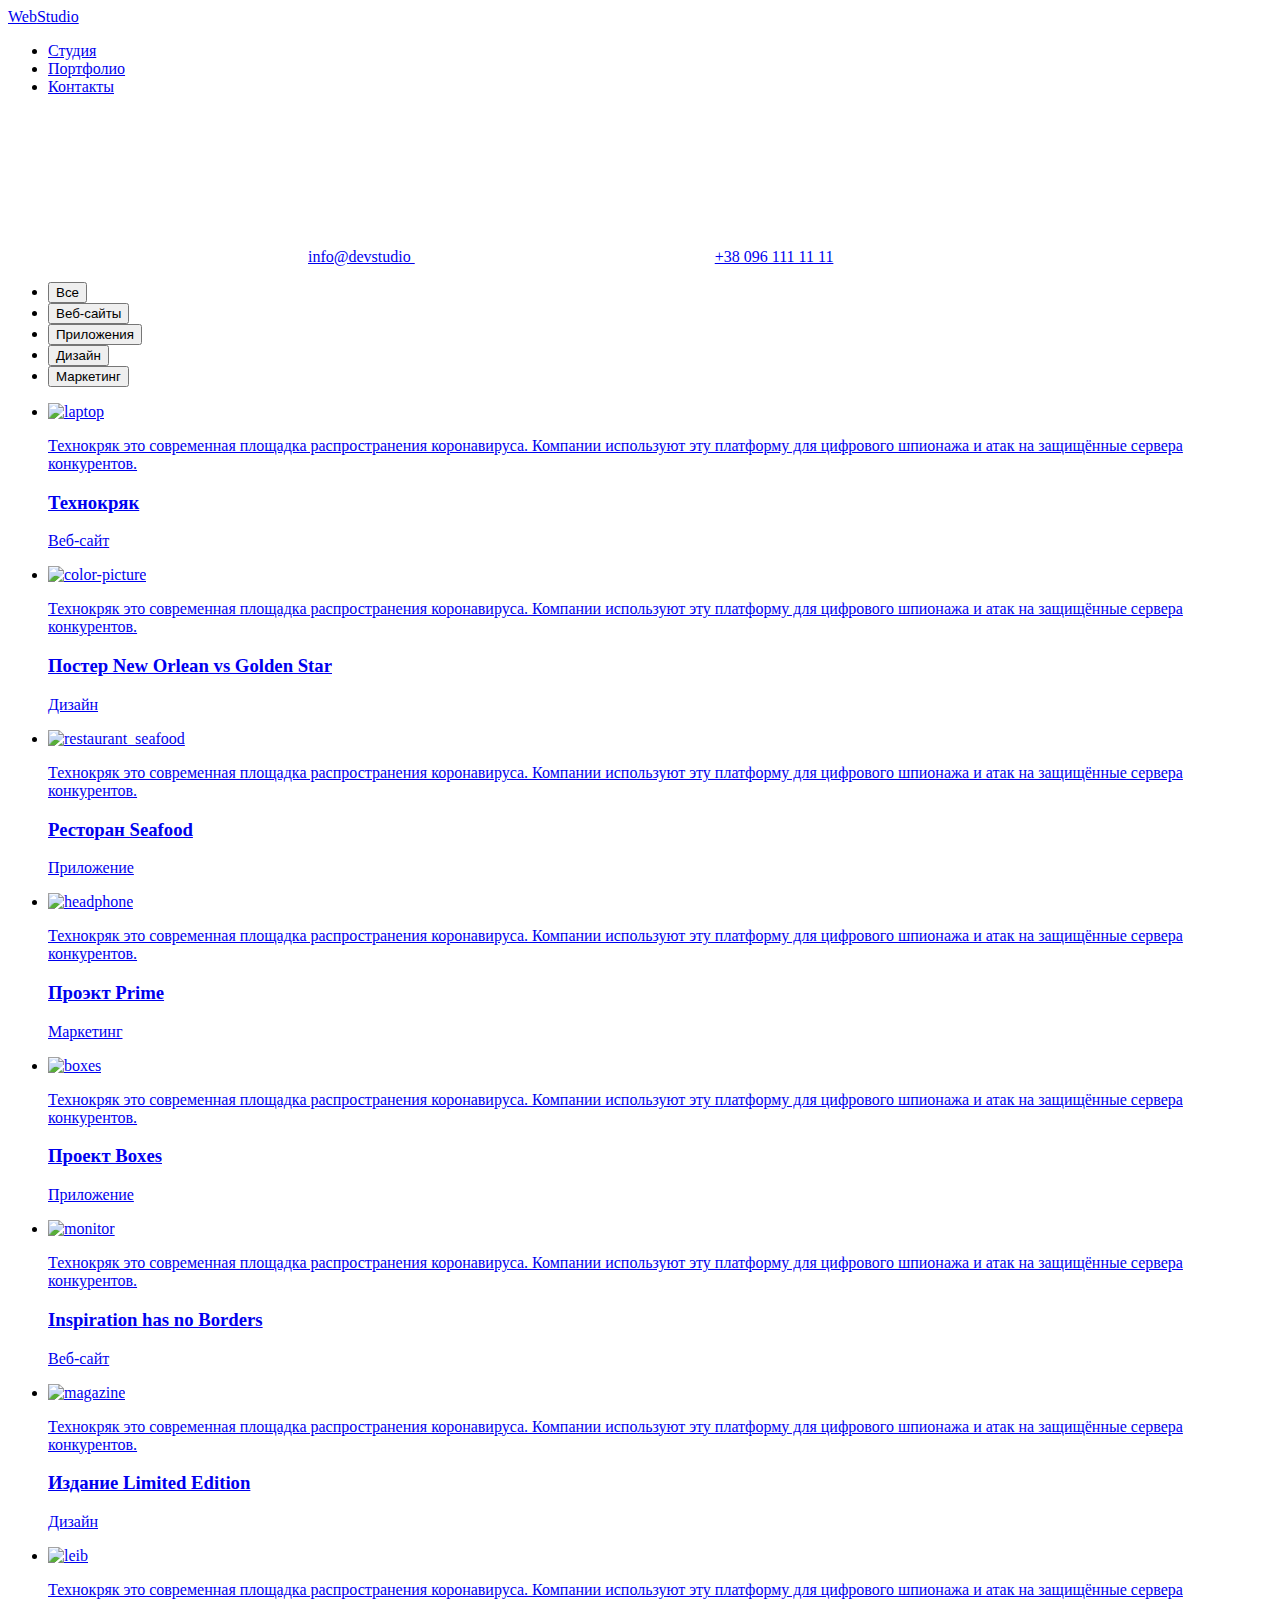
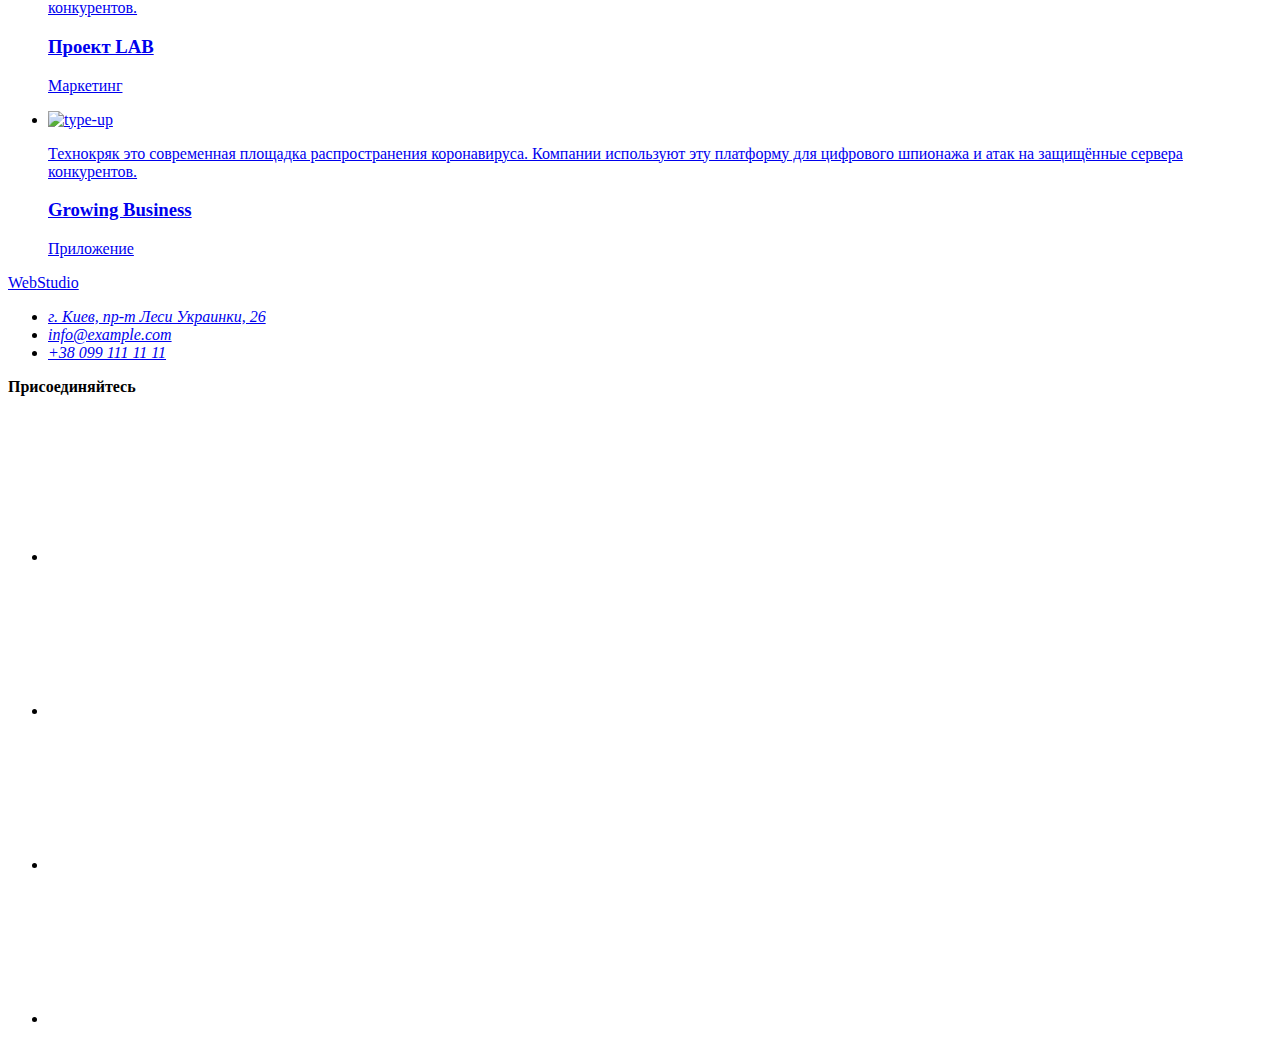
==== portfolio.html @ 7ed31b91 "Add files via upload" ====
<!DOCTYPE html>
<html lang="ru">

<head>
    <meta charset="UTF-8">
    <meta name="viewport" content="width=device-width, initial-scale=1.0">
    <title>Document</title>
    <link rel="preconnect" href="https://fonts.gstatic.com">
    <link
        href="https://fonts.googleapis.com/css2?family=Raleway:wght@700&family=Roboto:wght@400;500;700;900&display=swap"
        rel="stylesheet">
    <link rel="stylesheet" href="https://cdnjs.cloudflare.com/ajax/libs/modern-normalize/1.0.0/modern-normalize.css"
        integrity="sha512-Zx6MlUMKSVJoQ+83OwhdILe8cSEsCzfqThJd7J/VA2UrK6Ctj85p+xzqfyuNXE5B1k25uUdmJ2OzItbBy9GHAQ=="
        crossorigin="anonymous" />
    <link rel="stylesheet" href="./css/portfolio.css">
</head>

<body>
    <header class="header">
        <div class="container">
            <nav class="navigation">
                <a class="logotype" href="./index.html">
                    Web<span class="logo-img">Studio</span>
                </a>
                <ul class="navigation-list list">
                    <li class="navigation-list-item">
                        <a class="navigation-list-link link" href="./index.html">Студия</a>
                    </li>
                    <li class="navigation-list-item">
                        <a class="navigation-list-link link current" href="./portfolio.html">
                            <span class="portfolio">Портфолио</span>
                        </a>
                    </li>
                    <li class="navigation-list-item">
                        <a class="navigation-list-link link" href="#">Контакты</a>
                    </li>
                </ul>
            </nav>

            <a class="mail-link link" href="mailto:info@devstudio.com">
                <svg class="mail-list-icon">
                    <use href="./img/sprite.svg.svg#icon-envelope"></use>
                </svg>info@devstudio
            </a>
            <a class="tel-link link" href="tel:+380961111111">
                <svg class="tel-list-icon">
                    <use href="./img/sprite.svg.svg#icon-smartphone"></use>
                </svg>+38 096 111 11 11
            </a>
        </div>
    </header>

    <!--Navigation-->
    <main>
        <section class="information-container">
            <div class="container">
                <div class="btn-block">
                    <h1 hidden>Портфолио</h1>
                    <ul class="btn-list-item list">
                        <li class="btn-list">
                            <button class="btn-list-link link" type="button">Все</button>
                        </li>
                        <li class="btn-list">
                            <button class="btn-list-link link" type="button">Веб-сайты</button>
                        </li>
                        <li class="btn-list">
                            <button class="btn-list-link link" type="button">Приложения</button>
                        </li>
                        <li class="btn-list">
                            <button class="btn-list-link link" type="button">Дизайн</button>
                        </li>
                        <li class="btn-list">
                            <button class="btn-list-link link" type="button">Маркетинг</button>
                        </li>
                    </ul>
                </div>
            </div>

            <!--GALLERY-->
            <div class="container">
                <h2 hidden>Наши работы</h2>
                <ul class="gallery-board list">
                    <li class="gallery-list">
                        <a href="#" class="gallery-list-link link">
                            <div class="overlay-block">
                                <img class="foto-gallery" src="./img/portfolio/laptop.jpg" alt="laptop" width="370px">
                                <p class="overlay">Технокряк это современная площадка распространения коронавируса.
                                    Компании используют эту платформу для цифрового
                                    шпионажа и атак на защищённые сервера конкурентов.</p>
                            </div>
                            <div class="gallery-desc">
                                <h3 class="gallery-title">Технокряк</h3>
                                <p class="description">Веб-сайт</p>
                            </div>
                        </a>
                    </li>
                    <li class="gallery-list">
                        <a href="#" class="gallery-list-link link">
                            <div class="overlay-block">
                                <img class="foto-gallery" src="./img/portfolio/color-picture.jpg" alt="color-picture"
                                    width="370px">
                                <p class="overlay">Технокряк это современная площадка распространения коронавируса.
                                    Компании используют эту платформу для цифрового
                                    шпионажа и атак на защищённые сервера конкурентов.</p>
                            </div>
                            <div class="gallery-desc">
                                <h3 class="gallery-title">Постер New Orlean vs Golden Star</h3>
                                <p class="description">Дизайн</p>
                            </div>
                        </a>
                    </li>
                    <li class="gallery-list">
                        <a href="#" class="gallery-list-link link">
                            <div class="overlay-block">
                                <img class="foto-gallery" src="./img/portfolio/seafood.jpg" alt="restaurant_seafood"
                                    width="370px">
                                <p class="overlay">Технокряк это современная площадка распространения коронавируса.
                                    Компании используют эту платформу для цифрового
                                    шпионажа и атак на защищённые сервера конкурентов.</p>
                            </div>
                            <div class="gallery-desc">
                                <h3 class="gallery-title">Ресторан Seafood</h3>
                                <p class="description">Приложение</p>
                            </div>
                        </a>
                    </li>
                    <li class="gallery-list">
                        <a href="#" class="gallery-list-link link">
                            <div class="overlay-block">
                                <img class="foto-gallery" src="./img/portfolio/headphone.jpg" alt="headphone"
                                    width="370px">
                                <p class="overlay">Технокряк это современная площадка распространения коронавируса.
                                    Компании используют эту платформу для цифрового
                                    шпионажа и атак на защищённые сервера конкурентов.</p>
                            </div>
                            <div class="gallery-desc">
                                <h3 class="gallery-title">Проэкт Prime</h3>
                                <p class="description">Маркетинг</p>
                            </div>
                        </a>
                    </li>
                    <li class="gallery-list">
                        <a href="#" class="gallery-list-link link">
                            <div class="overlay-block">
                                <img class="foto-gallery" src="./img/portfolio/boxes.jpg" alt="boxes" width="370px">
                                <p class="overlay">Технокряк это современная площадка распространения коронавируса.
                                    Компании используют эту платформу для цифрового
                                    шпионажа и атак на защищённые сервера конкурентов.</p>
                            </div>
                            <div class="gallery-desc">
                                <h3 class="gallery-title">Проект Boxes</h3>
                                <p class="description">Приложение</p>
                            </div>
                        </a>
                    </li>
                    <li class="gallery-list">
                        <a href="#" class="gallery-list-link link">
                            <div class="overlay-block">
                                <img class="foto-gallery" src="./img/portfolio/monitor.jpg" alt="monitor" width="370px">
                                <p class="overlay">Технокряк это современная площадка распространения коронавируса.
                                    Компании используют эту платформу для цифрового
                                    шпионажа и атак на защищённые сервера конкурентов.</p>
                            </div>
                            <div class="gallery-desc">
                                <h3 class="gallery-title">Inspiration has no Borders</h3>
                                <p class="description">Веб-сайт</p>
                            </div>
                        </a>
                    </li>
                    <li class="gallery-list">
                        <a href="#" class="gallery-list-link link">
                            <div class="overlay-block">
                                <img class="foto-gallery" src="./img/portfolio/magazine.jpg" alt="magazine"
                                    width="370px">
                                <p class="overlay">Технокряк это современная площадка распространения коронавируса.
                                    Компании используют эту платформу для цифрового
                                    шпионажа и атак на защищённые сервера конкурентов.</p>
                            </div>
                            <div class="gallery-desc">
                                <h3 class="gallery-title">Издание Limited Edition</h3>
                                <p class="description">Дизайн</p>
                            </div>
                        </a>
                    </li>
                    <li class="gallery-list">
                        <a href="#" class="gallery-list-link link">
                            <div class="overlay-block">
                                <img class="foto-gallery" src="./img/portfolio/leib.jpg" alt="leib" width="370px">
                                <p class="overlay">Технокряк это современная площадка распространения коронавируса.
                                    Компании используют эту платформу для цифрового
                                    шпионажа и атак на защищённые сервера конкурентов.</p>
                            </div>
                            <div class="gallery-desc">
                                <h3 class="gallery-title">Проект LAB</h3>
                                <p class="description">Маркетинг</p>
                            </div>
                        </a>
                    </li>
                    <li class="gallery-list">
                        <a href="#" class="gallery-list-link link">
                            <div class="overlay-block">
                                <img class="foto-gallery" src="./img/portfolio/type-up.jpg" alt="type-up" width="370px">
                                <p class="overlay">Технокряк это современная площадка распространения коронавируса.
                                    Компании используют эту платформу для цифрового
                                    шпионажа и атак на защищённые сервера конкурентов.</p>
                            </div>
                            <div class="gallery-desc link">
                                <h3 class="gallery-title">Growing Business</h3>
                                <p class="description">Приложение</p>
                            </div>
                        </a>
                    </li>
                </ul>
            </div>

        </section>
    </main>

    <footer class="footer">
        <div class="container">
            <div class="footer-container">
                <div class="logo-footer-item">
                    <div class="logo-bottom">
                        <a class="logo link" href="./index.html">
                            Web<span class="logo-style-footer">Studio</span>
                        </a>
                    </div>

                    <address class="address">
                        <ul class="contacts-container-bottom list">
                            <li class="contacts-block">
                                <a class="contacts-list-link link" href="https://goo.gl/maps/PsjufFxybUBxxn2h6"
                                    target="_blank">г. Киев,
                                    пр-т
                                    Леси Украинки,
                                    26</a>
                            </li>
                            <li class="contacts-block">
                                <a class="contacts-list-link  contacts_list link"
                                    href="mailto:info@example.com">info@example.com</a>
                            </li>
                            <li class="contacts-block">
                                <a class="contacts-list-link contacts_list link" href="tel:+380991111111">+38 099 111 11
                                    11</a>
                            </li>
                        </ul>
                    </address>
                </div>

                <div class="footer-social-block">
                    <b class="footer-social-title">Присоединяйтесь</b>
                    <ul class="list footer-social-list">
                        <li class="footer-social-list-item">
                            <a href="#" class="footer-social-list-link">
                                <svg class="footer-social-list-icon">
                                    <use href="./img/sprite.svg.svg#icon-instagram"></use>
                                </svg>
                            </a>
                        </li>
                        <li class="footer-social-list-item">
                            <a href="#" class="footer-social-list-link">
                                <svg class="footer-social-list-icon">
                                    <use href="./img/sprite.svg.svg#icon-twitter"></use>
                                </svg>
                            </a>
                        </li>
                        <li class="footer-social-list-item">
                            <a href="#" class="footer-social-list-link">
                                <svg class="footer-social-list-icon">
                                    <use href="./img/sprite.svg.svg#icon-facebook"></use>
                                </svg>
                            </a>
                        </li>
                        <li class="footer-social-list-item">
                            <a href="#" class="footer-social-list-link">
                                <svg class="footer-social-list-icon">
                                    <use href="./img/sprite.svg.svg#icon-linkedin"></use>
                                </svg>
                            </a>
                        </li>
                    </ul>
                </div>
            </div>

        </div>
    </footer>

</body>

</html>
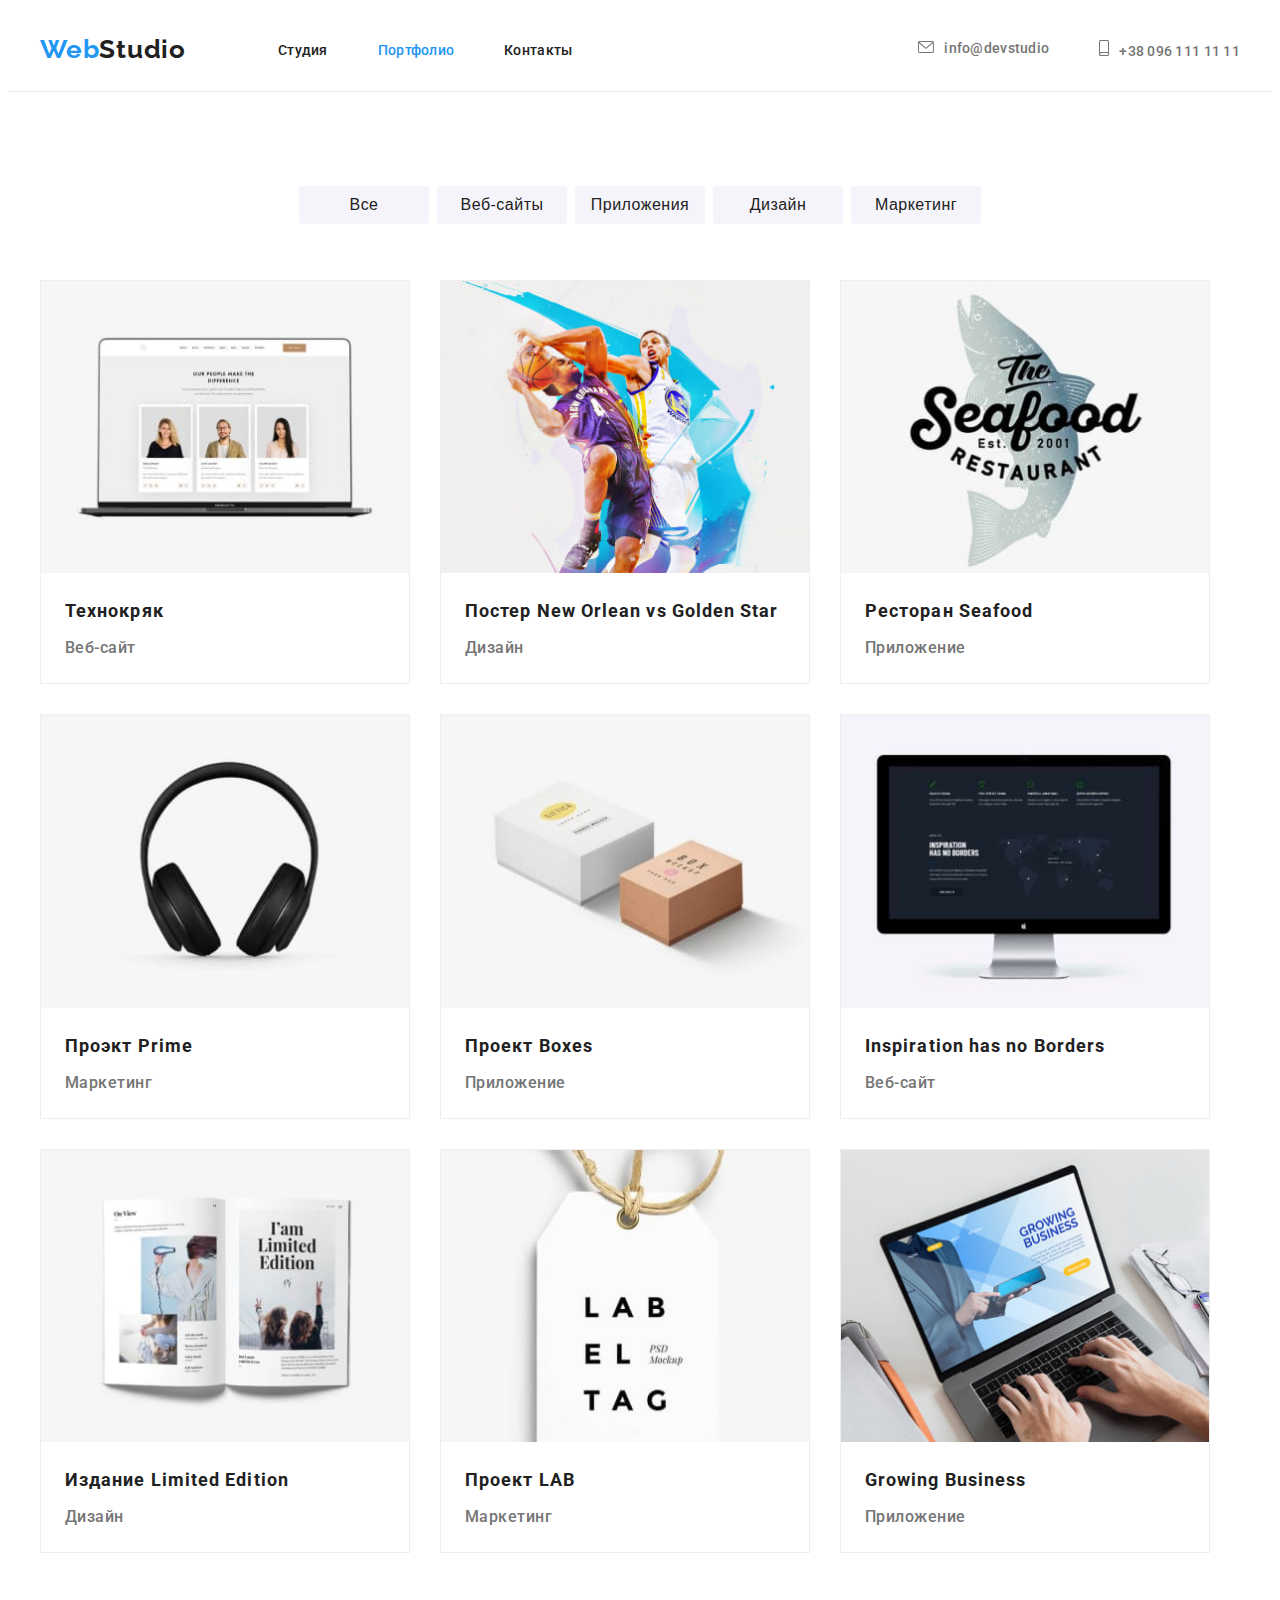
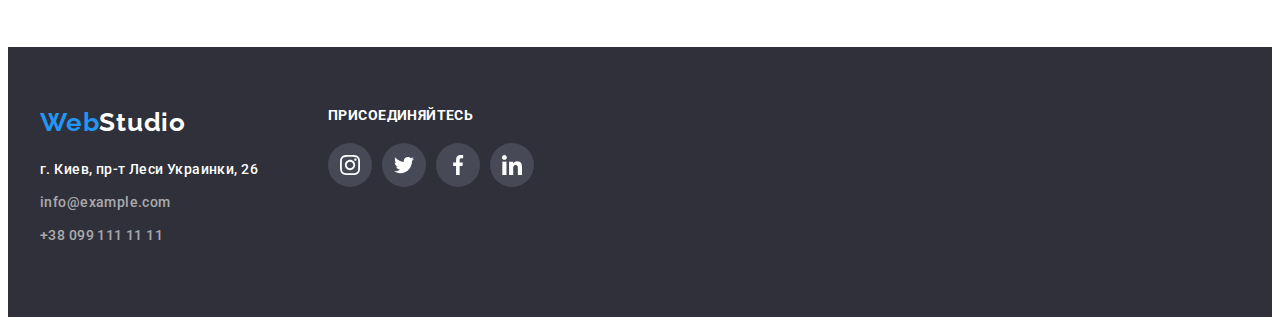
==== commit b228f5f3: "deleted word color" ====
--- a/portfolio.html
+++ b/portfolio.html
@@ -86,7 +86,8 @@
                                 <img class="foto-gallery" src="./img/portfolio/laptop.jpg" alt="laptop" width="370px">
                                 <p class="overlay">Технокряк это современная площадка распространения коронавируса.
                                     Компании используют эту платформу для цифрового
-                                    шпионажа и атак на защищённые сервера конкурентов.</p>
+                                    шпионажа и атак на защищённые сервера конкурентов.
+                                </p>
                             </div>
                             <div class="gallery-desc">
                                 <h3 class="gallery-title">Технокряк</h3>
@@ -101,7 +102,8 @@
                                     width="370px">
                                 <p class="overlay">Технокряк это современная площадка распространения коронавируса.
                                     Компании используют эту платформу для цифрового
-                                    шпионажа и атак на защищённые сервера конкурентов.</p>
+                                    шпионажа и атак на защищённые сервера конкурентов.
+                                </p>
                             </div>
                             <div class="gallery-desc">
                                 <h3 class="gallery-title">Постер New Orlean vs Golden Star</h3>
@@ -116,7 +118,8 @@
                                     width="370px">
                                 <p class="overlay">Технокряк это современная площадка распространения коронавируса.
                                     Компании используют эту платформу для цифрового
-                                    шпионажа и атак на защищённые сервера конкурентов.</p>
+                                    шпионажа и атак на защищённые сервера конкурентов.
+                                </p>
                             </div>
                             <div class="gallery-desc">
                                 <h3 class="gallery-title">Ресторан Seafood</h3>
@@ -131,7 +134,8 @@
                                     width="370px">
                                 <p class="overlay">Технокряк это современная площадка распространения коронавируса.
                                     Компании используют эту платформу для цифрового
-                                    шпионажа и атак на защищённые сервера конкурентов.</p>
+                                    шпионажа и атак на защищённые сервера конкурентов.
+                                </p>
                             </div>
                             <div class="gallery-desc">
                                 <h3 class="gallery-title">Проэкт Prime</h3>
@@ -145,7 +149,8 @@
                                 <img class="foto-gallery" src="./img/portfolio/boxes.jpg" alt="boxes" width="370px">
                                 <p class="overlay">Технокряк это современная площадка распространения коронавируса.
                                     Компании используют эту платформу для цифрового
-                                    шпионажа и атак на защищённые сервера конкурентов.</p>
+                                    шпионажа и атак на защищённые сервера конкурентов.
+                                </p>
                             </div>
                             <div class="gallery-desc">
                                 <h3 class="gallery-title">Проект Boxes</h3>
@@ -159,7 +164,8 @@
                                 <img class="foto-gallery" src="./img/portfolio/monitor.jpg" alt="monitor" width="370px">
                                 <p class="overlay">Технокряк это современная площадка распространения коронавируса.
                                     Компании используют эту платформу для цифрового
-                                    шпионажа и атак на защищённые сервера конкурентов.</p>
+                                    шпионажа и атак на защищённые сервера конкурентов.
+                                </p>
                             </div>
                             <div class="gallery-desc">
                                 <h3 class="gallery-title">Inspiration has no Borders</h3>
@@ -174,7 +180,8 @@
                                     width="370px">
                                 <p class="overlay">Технокряк это современная площадка распространения коронавируса.
                                     Компании используют эту платформу для цифрового
-                                    шпионажа и атак на защищённые сервера конкурентов.</p>
+                                    шпионажа и атак на защищённые сервера конкурентов.
+                                </p>
                             </div>
                             <div class="gallery-desc">
                                 <h3 class="gallery-title">Издание Limited Edition</h3>
@@ -188,7 +195,8 @@
                                 <img class="foto-gallery" src="./img/portfolio/leib.jpg" alt="leib" width="370px">
                                 <p class="overlay">Технокряк это современная площадка распространения коронавируса.
                                     Компании используют эту платформу для цифрового
-                                    шпионажа и атак на защищённые сервера конкурентов.</p>
+                                    шпионажа и атак на защищённые сервера конкурентов.
+                                </p>
                             </div>
                             <div class="gallery-desc">
                                 <h3 class="gallery-title">Проект LAB</h3>
@@ -202,7 +210,8 @@
                                 <img class="foto-gallery" src="./img/portfolio/type-up.jpg" alt="type-up" width="370px">
                                 <p class="overlay">Технокряк это современная площадка распространения коронавируса.
                                     Компании используют эту платформу для цифрового
-                                    шпионажа и атак на защищённые сервера конкурентов.</p>
+                                    шпионажа и атак на защищённые сервера конкурентов.
+                                </p>
                             </div>
                             <div class="gallery-desc link">
                                 <h3 class="gallery-title">Growing Business</h3>
--- a/css/portfolio.css
+++ b/css/portfolio.css
@@ -0,0 +1,407 @@
+:root {
+  --main-color: #ffffff;
+  --dark-topic: #2f303a;
+  --logo-span: #2196f3;
+  --btn: #2196f3;
+  --top-battom: #2f303a;
+  --nav-btn: #ffffff;
+  --logo-nav-header: #212121;
+  --mail-tel: #757575;
+  --btn-word: #212121;
+  --back-btn: #f5f4fa;
+  --text: #757575;
+  --address-hover-focus: #2196f3;
+  --color-item-page: #2196f3;
+  --line: #2196f3;
+}
+body {
+  font-family: "Roboto", sans-serif;
+  background-size: contain;
+}
+h1,
+h2,
+h3,
+p {
+  margin: 0;
+}
+ul {
+  margin: 0;
+  padding: 0;
+}
+img {
+  display: block;
+  max-width: 100%;
+  height: auto;
+}
+.list {
+  list-style: none;
+}
+.link {
+  text-decoration: none;
+}
+.address {
+  font-style: normal;
+}
+.current::after {
+  position: absolute;
+  right: 40%;
+  bottom: 0;
+  content: "";
+  width: 78px;
+  height: 4px;
+  background-color: var(--line);
+  border-radius: 2px;
+
+  opacity: 0;
+  transition: opacity 250ms cubic-bezier(0.4, 0, 0.2, 1);
+}
+.current:hover::after,
+.current:focus::after {
+  opacity: 1;
+}
+/* ====== HEADER ====== */
+.header {
+  background: var(--main-color);
+}
+.container {
+  width: 1200px;
+  margin-left: auto;
+  margin-right: auto;
+  padding-left: 15px;
+  padding-right: 15px;
+}
+.logotype {
+  font-family: Raleway;
+  font-weight: 700;
+  font-size: 26px;
+  line-height: 1.174;
+  letter-spacing: 0.03em;
+  color: var(--logo-span);
+  text-decoration: none;
+  padding-top: 24px;
+  padding-bottom: 25px;
+  width: 145px;
+  margin-right: 93px;
+}
+.logo-img {
+  color: var(--logo-nav-header);
+}
+.header {
+  border-bottom: 1px solid #ececec;
+}
+.header .container {
+  display: flex;
+}
+.navigation {
+  display: flex;
+  align-items: center;
+  cursor: pointer;
+}
+.navigation-list {
+  display: flex;
+  align-items: center;
+  padding-top: 32px;
+  padding-bottom: 32px;
+
+  position: relative;
+}
+.navigation-list-item:not(:last-child) {
+  margin-right: 50px;
+}
+.navigation-list-link {
+  font-weight: 500;
+  font-size: 14px;
+  line-height: 1.143;
+  letter-spacing: 0.02em;
+  color: var(--logo-nav-header);
+
+  transition: color 250ms cubic-bezier(0.4, 0, 0.2, 1);
+}
+.navigation-list-link:hover,
+.navigation-list-link:focus {
+  color: var(--btn);
+}
+.portfolio {
+  color: var(--color-item-page);
+}
+.mail-list-icon {
+  width: 16px;
+  height: 12px;
+  fill: #757575;
+  margin-right: 10px;
+}
+.mail-link {
+  display: block;
+  font-weight: 500;
+  font-size: 14px;
+  line-height: 1.143;
+  letter-spacing: 0.02em;
+  margin-left: auto;
+  margin-right: 50px;
+  padding-top: 32px;
+  padding-bottom: 32px;
+  color: var(--mail-tel);
+
+  transition: color 250ms cubic-bezier(0.4, 0, 0.2, 1);
+}
+.mail-link:hover,
+.mail-link:focus {
+  color: var(--btn);
+}
+.mail-link:hover .mail-list-icon,
+.mail-link:focus .mail-list-icon {
+  fill: var(--address-hover-focus);
+}
+.tel-list-icon {
+  width: 10px;
+  height: 16px;
+  fill: #757575;
+  margin-right: 10px;
+}
+.tel-link {
+  display: block;
+  font-weight: 500;
+  font-size: 14px;
+  line-height: 1.143;
+  letter-spacing: 0.02em;
+  padding-top: 32px;
+  padding-bottom: 32px;
+  color: var(--mail-tel);
+
+  transition: color 250ms cubic-bezier(0.4, 0, 0.2, 1);
+}
+.tel-link:hover,
+.tel-link:focus {
+  color: var(--btn);
+}
+.tel-link:hover .tel-list-icon,
+.tel-link:focus .tel-list-icon {
+  fill: var(--address-hover-focus);
+}
+/* ====== END HEADER ====== */
+
+/* ====== NAVIGATION ====== */
+.container {
+  width: 1200px;
+  margin-left: auto;
+  margin-right: auto;
+  padding-left: 15px;
+  padding-right: 15px;
+}
+.information-container {
+  padding-top: 94px;
+  padding-bottom: 94px;
+}
+.btn-block {
+  margin-bottom: 56px;
+}
+.btn-list:not(:last-child) {
+  margin-right: 8px;
+}
+.btn-list-item {
+  display: flex;
+  flex-wrap: wrap;
+  justify-content: center;
+}
+.btn-list-link:hover,
+.btn-list-link:focus {
+  background: var(--btn);
+  color: #ffffff;
+}
+.btn-list-link {
+  font-weight: 500;
+  font-size: 16px;
+  line-height: 1.625;
+  text-align: center;
+  letter-spacing: 0.03em;
+  color: var(--btn-word);
+  min-width: 130px;
+  height: 38px;
+  background: var(--back-btn);
+  border-radius: 4px;
+  cursor: pointer;
+  border: none;
+
+  transition: color 250ms cubic-bezier(0.4, 0, 0.2, 1),
+    background 250ms cubic-bezier(0.4, 0, 0.2, 1);
+}
+.btn-list-link:hover,
+.btn-list-link:focus {
+  box-shadow: 0px 3px 1px rgba(0, 0, 0, 0.1), 0px 1px 2px rgba(0, 0, 0, 0.08),
+    0px 2px 2px rgba(0, 0, 0, 0.12);
+}
+/* ====== END NAVIGATION ====== */
+
+/* ====== GALLERY ====== */
+.container {
+  width: 1200px;
+  margin-left: auto;
+  margin-right: auto;
+  padding-left: 15px;
+  padding-right: 15px;
+}
+.gallery-board {
+  display: flex;
+  flex-wrap: wrap;
+  margin: -15px;
+}
+.gallery-list {
+  width: 370px;
+  background: var(--main-color);
+  border: 1px solid #eeeeee;
+  box-sizing: border-box;
+  margin: 15px;
+  cursor: pointer;
+}
+.gallery-list:hover,
+.gallery-list:focus {
+  box-shadow: 0px 1px 1px rgba(0, 0, 0, 0.12), 0px 4px 4px rgba(0, 0, 0, 0.06),
+    1px 4px 6px rgba(0, 0, 0, 0.16);
+}
+.overlay-block {
+  position: relative;
+  overflow: hidden;
+}
+.foto-gallery {
+  width: 370px;
+}
+.overlay {
+  position: absolute;
+  left: 0;
+  top: 0;
+  width: 100%;
+  height: 100%;
+  font-weight: 500;
+  font-size: 18px;
+  line-height: 1.556;
+  letter-spacing: 0.03em;
+  background-color: rgba(33, 150, 243, 0.9);
+  color: #ffffff;
+  padding: 64px 24px;
+
+  transform: translateY(100%);
+
+  transition: transform 250ms cubic-bezier(0.4, 0, 0.2, 1);
+}
+.gallery-list-link:hover.overlay,
+.gallery-list-link:focus.overlay {
+  transform: translateY(0);
+}
+.gallery-desc {
+  padding: 20px 24px;
+}
+.gallery-title {
+  font-weight: 700;
+  font-size: 18px;
+  line-height: 2;
+  letter-spacing: 0.06em;
+  color: #212121;
+}
+.description {
+  font-weight: 500;
+  font-size: 16px;
+  line-height: 1.875;
+  letter-spacing: 0.03em;
+  color: var(--text);
+  margin-top: 4px;
+}
+/* ====== END GALLERY ======= */
+
+/* ====== FOOTER ====== */
+.container {
+  width: 1200px;
+  margin-left: auto;
+  margin-right: auto;
+  padding-left: 15px;
+  padding-right: 15px;
+}
+.footer {
+  padding-top: 60px;
+  padding-bottom: 60px;
+  background: var(--dark-topic);
+}
+.footer-container {
+  display: flex;
+}
+.logo-footer-item {
+  display: block;
+}
+.logo-style-footer {
+  color: var(--main-color);
+}
+.logo {
+  font-family: Raleway;
+  font-weight: 700;
+  font-size: 26px;
+  line-height: 1.174;
+  letter-spacing: 0.03em;
+  color: var(--logo-span);
+  text-decoration: none;
+  width: 145px;
+}
+.logo-bottom {
+  margin-bottom: 20px;
+}
+.address {
+  font-style: normal;
+  font-weight: 500;
+  font-size: 14px;
+  line-height: 1.714;
+  letter-spacing: 0.03em;
+}
+.contacts-block:not(last-child) {
+  margin-bottom: 9px;
+}
+.contacts-list-link {
+  color: var(--main-color);
+
+  transition: color 250ms cubic-bezier(0.4, 0, 0.2, 1);
+}
+.contacts_list {
+  color: rgba(255, 255, 255, 0.6);
+}
+.contacts-list-link:hover,
+.contacts-list-link:focus {
+  color: var(--btn);
+}
+.footer-social-block {
+  display: block;
+  margin-left: 70px;
+}
+.footer-social-title {
+  display: block;
+  font-weight: 700;
+  font-size: 14px;
+  line-height: 1.143;
+  letter-spacing: 0.03em;
+  text-transform: uppercase;
+  color: #ffffff;
+  margin-bottom: 20px;
+}
+.footer-social-list {
+  display: flex;
+}
+.footer-social-list-link {
+  width: 44px;
+  height: 44px;
+  display: flex;
+  background-color: #484957;
+  justify-content: center;
+  align-items: center;
+  border-radius: 50%;
+
+  transition: background 250ms cubic-bezier(0.4, 0, 0.2, 1);
+}
+.footer-social-list-icon {
+  width: 20px;
+  height: 20px;
+  fill: #ffffff;
+}
+.footer-social-list-item:not(:last-child) {
+  margin-right: 10px;
+}
+.footer-social-list-link:hover,
+.footer-social-list-link:focus {
+  background-color: #2196f3;
+}
+/* ====== END FOOTER ====== */
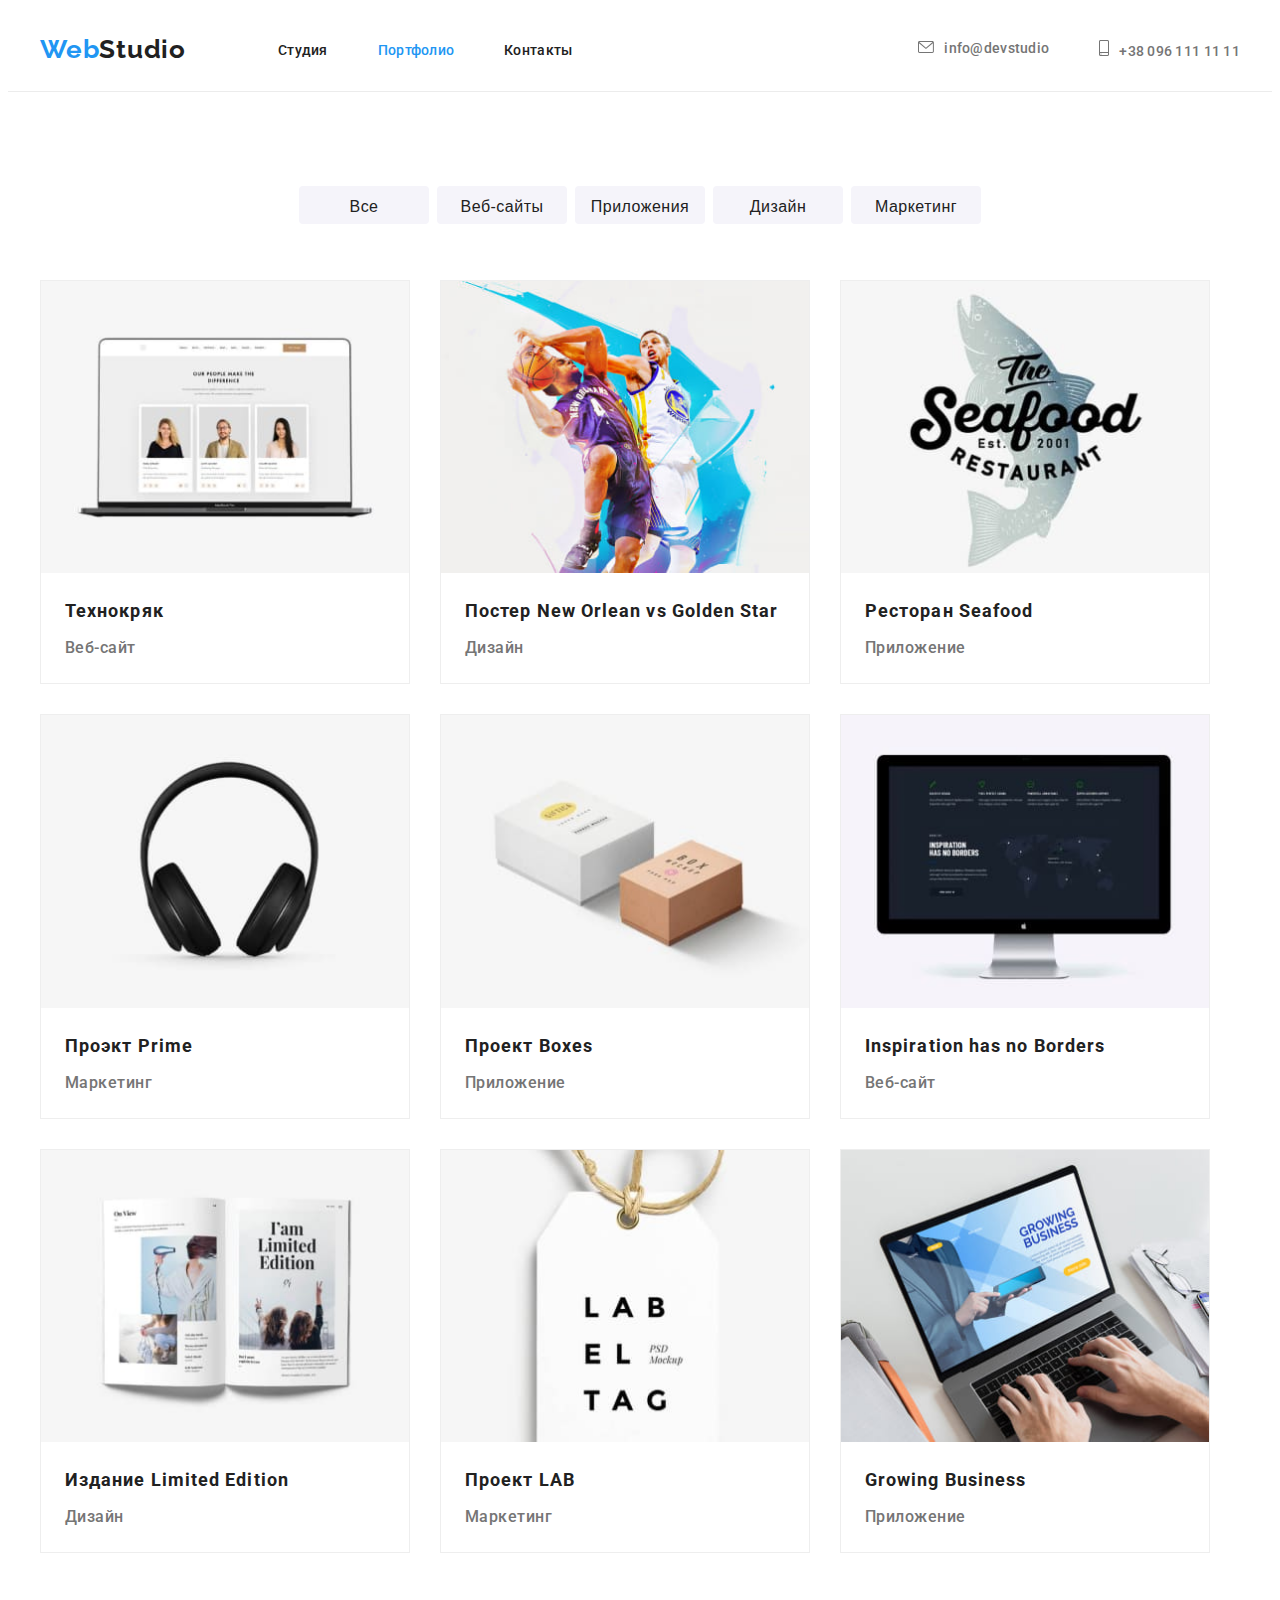
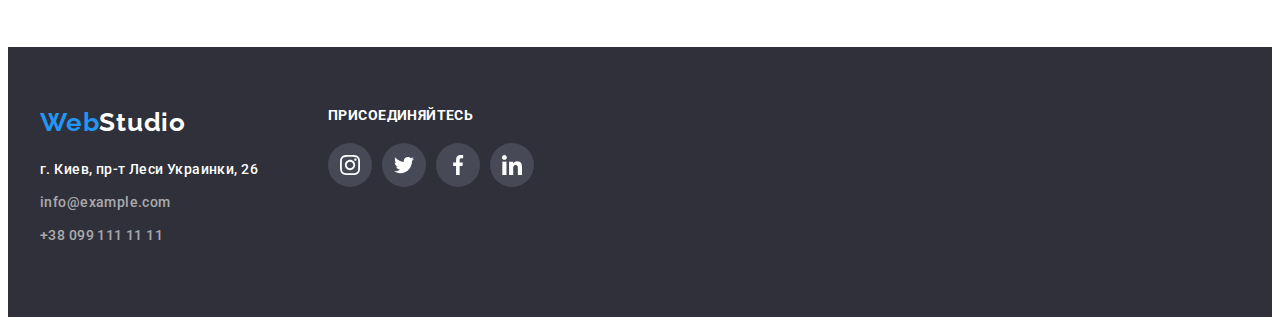
==== commit e26ab9cb: "added transition" ====
--- a/portfolio.html
+++ b/portfolio.html
@@ -74,10 +74,8 @@
                         </li>
                     </ul>
                 </div>
-            </div>
-
-            <!--GALLERY-->
-            <div class="container">
+            
+                <!--GALLERY-->
                 <h2 hidden>Наши работы</h2>
                 <ul class="gallery-board list">
                     <li class="gallery-list">
@@ -85,9 +83,8 @@
                             <div class="overlay-block">
                                 <img class="foto-gallery" src="./img/portfolio/laptop.jpg" alt="laptop" width="370px">
                                 <p class="overlay">Технокряк это современная площадка распространения коронавируса.
-                                    Компании используют эту платформу для цифрового
-                                    шпионажа и атак на защищённые сервера конкурентов.
-                                </p>
+                                Компании используют эту платформу для цифрового
+                                шпионажа и атак на защищённые сервера конкурентов.</p>
                             </div>
                             <div class="gallery-desc">
                                 <h3 class="gallery-title">Технокряк</h3>
@@ -98,12 +95,10 @@
                     <li class="gallery-list">
                         <a href="#" class="gallery-list-link link">
                             <div class="overlay-block">
-                                <img class="foto-gallery" src="./img/portfolio/color-picture.jpg" alt="color-picture"
-                                    width="370px">
-                                <p class="overlay">Технокряк это современная площадка распространения коронавируса.
-                                    Компании используют эту платформу для цифрового
-                                    шпионажа и атак на защищённые сервера конкурентов.
-                                </p>
+                                <img class="foto-gallery" src="./img/portfolio/color-picture.jpg" alt="color-picture" width="370px">
+                                <p class="overlay">Технокряк это современная площадка распространения коронавируса.
+                                Компании используют эту платформу для цифрового
+                                шпионажа и атак на защищённые сервера конкурентов.</p>
                             </div>
                             <div class="gallery-desc">
                                 <h3 class="gallery-title">Постер New Orlean vs Golden Star</h3>
@@ -114,12 +109,10 @@
                     <li class="gallery-list">
                         <a href="#" class="gallery-list-link link">
                             <div class="overlay-block">
-                                <img class="foto-gallery" src="./img/portfolio/seafood.jpg" alt="restaurant_seafood"
-                                    width="370px">
-                                <p class="overlay">Технокряк это современная площадка распространения коронавируса.
-                                    Компании используют эту платформу для цифрового
-                                    шпионажа и атак на защищённые сервера конкурентов.
-                                </p>
+                                <img class="foto-gallery" src="./img/portfolio/seafood.jpg" alt="restaurant_seafood" width="370px">
+                                <p class="overlay">Технокряк это современная площадка распространения коронавируса.
+                                Компании используют эту платформу для цифрового
+                                шпионажа и атак на защищённые сервера конкурентов.</p>
                             </div>
                             <div class="gallery-desc">
                                 <h3 class="gallery-title">Ресторан Seafood</h3>
@@ -130,12 +123,10 @@
                     <li class="gallery-list">
                         <a href="#" class="gallery-list-link link">
                             <div class="overlay-block">
-                                <img class="foto-gallery" src="./img/portfolio/headphone.jpg" alt="headphone"
-                                    width="370px">
-                                <p class="overlay">Технокряк это современная площадка распространения коронавируса.
-                                    Компании используют эту платформу для цифрового
-                                    шпионажа и атак на защищённые сервера конкурентов.
-                                </p>
+                                <img class="foto-gallery" src="./img/portfolio/headphone.jpg" alt="headphone" width="370px">
+                                <p class="overlay">Технокряк это современная площадка распространения коронавируса.
+                                Компании используют эту платформу для цифрового
+                                шпионажа и атак на защищённые сервера конкурентов.</p>
                             </div>
                             <div class="gallery-desc">
                                 <h3 class="gallery-title">Проэкт Prime</h3>
@@ -148,9 +139,8 @@
                             <div class="overlay-block">
                                 <img class="foto-gallery" src="./img/portfolio/boxes.jpg" alt="boxes" width="370px">
                                 <p class="overlay">Технокряк это современная площадка распространения коронавируса.
-                                    Компании используют эту платформу для цифрового
-                                    шпионажа и атак на защищённые сервера конкурентов.
-                                </p>
+                                Компании используют эту платформу для цифрового
+                                шпионажа и атак на защищённые сервера конкурентов.</p>
                             </div>
                             <div class="gallery-desc">
                                 <h3 class="gallery-title">Проект Boxes</h3>
@@ -163,9 +153,8 @@
                             <div class="overlay-block">
                                 <img class="foto-gallery" src="./img/portfolio/monitor.jpg" alt="monitor" width="370px">
                                 <p class="overlay">Технокряк это современная площадка распространения коронавируса.
-                                    Компании используют эту платформу для цифрового
-                                    шпионажа и атак на защищённые сервера конкурентов.
-                                </p>
+                                Компании используют эту платформу для цифрового
+                                шпионажа и атак на защищённые сервера конкурентов.</p>
                             </div>
                             <div class="gallery-desc">
                                 <h3 class="gallery-title">Inspiration has no Borders</h3>
@@ -176,12 +165,10 @@
                     <li class="gallery-list">
                         <a href="#" class="gallery-list-link link">
                             <div class="overlay-block">
-                                <img class="foto-gallery" src="./img/portfolio/magazine.jpg" alt="magazine"
-                                    width="370px">
-                                <p class="overlay">Технокряк это современная площадка распространения коронавируса.
-                                    Компании используют эту платформу для цифрового
-                                    шпионажа и атак на защищённые сервера конкурентов.
-                                </p>
+                                <img class="foto-gallery" src="./img/portfolio/magazine.jpg" alt="magazine" width="370px">
+                                <p class="overlay">Технокряк это современная площадка распространения коронавируса.
+                                Компании используют эту платформу для цифрового
+                                шпионажа и атак на защищённые сервера конкурентов.</p>
                             </div>
                             <div class="gallery-desc">
                                 <h3 class="gallery-title">Издание Limited Edition</h3>
@@ -194,9 +181,8 @@
                             <div class="overlay-block">
                                 <img class="foto-gallery" src="./img/portfolio/leib.jpg" alt="leib" width="370px">
                                 <p class="overlay">Технокряк это современная площадка распространения коронавируса.
-                                    Компании используют эту платформу для цифрового
-                                    шпионажа и атак на защищённые сервера конкурентов.
-                                </p>
+                                Компании используют эту платформу для цифрового
+                                шпионажа и атак на защищённые сервера конкурентов.</p>
                             </div>
                             <div class="gallery-desc">
                                 <h3 class="gallery-title">Проект LAB</h3>
@@ -209,9 +195,8 @@
                             <div class="overlay-block">
                                 <img class="foto-gallery" src="./img/portfolio/type-up.jpg" alt="type-up" width="370px">
                                 <p class="overlay">Технокряк это современная площадка распространения коронавируса.
-                                    Компании используют эту платформу для цифрового
-                                    шпионажа и атак на защищённые сервера конкурентов.
-                                </p>
+                                Компании используют эту платформу для цифрового
+                                шпионажа и атак на защищённые сервера конкурентов.</p>
                             </div>
                             <div class="gallery-desc link">
                                 <h3 class="gallery-title">Growing Business</h3>
--- a/css/portfolio.css
+++ b/css/portfolio.css
@@ -109,6 +109,7 @@
   margin-right: 50px;
 }
 .navigation-list-link {
+  display: block;
   font-weight: 500;
   font-size: 14px;
   line-height: 1.143;
@@ -215,7 +216,8 @@
   text-align: center;
   letter-spacing: 0.03em;
   color: var(--btn-word);
-  min-width: 130px;
+  padding: 8px;
+  width: 130px;
   height: 38px;
   background: var(--back-btn);
   border-radius: 4px;
@@ -223,7 +225,9 @@
   border: none;
 
   transition: color 250ms cubic-bezier(0.4, 0, 0.2, 1),
-    background 250ms cubic-bezier(0.4, 0, 0.2, 1);
+    background 250ms cubic-bezier(0.4, 0, 0.2, 1),
+    box-shadow 0px 3px 1px rgba(0, 0, 0, 0.1), 0px 1px 2px rgba(0, 0, 0, 0.08),
+    0px 2px 2px rgba(0, 0, 0, 0.12) 250ms cubic-bezier(0.4, 0, 0.2, 1);
 }
 .btn-list-link:hover,
 .btn-list-link:focus {
@@ -279,12 +283,17 @@
   color: #ffffff;
   padding: 64px 24px;
 
-  transform: translateY(100%);
+  transform: translateY(101%);
 
   transition: transform 250ms cubic-bezier(0.4, 0, 0.2, 1);
 }
-.gallery-list-link:hover.overlay,
-.gallery-list-link:focus.overlay {
+.gallery-list-link {
+  transition: box-shadow 0px 1px 1px rgba(0, 0, 0, 0.12),
+    0px 4px 4px rgba(0, 0, 0, 0.06),
+    1px 4px 6px rgba(0, 0, 0, 0.16) 250ms cubic-bezier(0.4, 0, 0.2, 1);
+}
+.gallery-list-link:hover .overlay,
+.gallery-list-link:focus .overlay {
   transform: translateY(0);
 }
 .gallery-desc {
@@ -397,6 +406,10 @@
   height: 20px;
   fill: #ffffff;
 }
+.footer-social-list-link:hover .footer-social-list-icon,
+.footer-social-list-link:focus .footer-social-list-icon {
+  fill: #ffffff;
+}
 .footer-social-list-item:not(:last-child) {
   margin-right: 10px;
 }
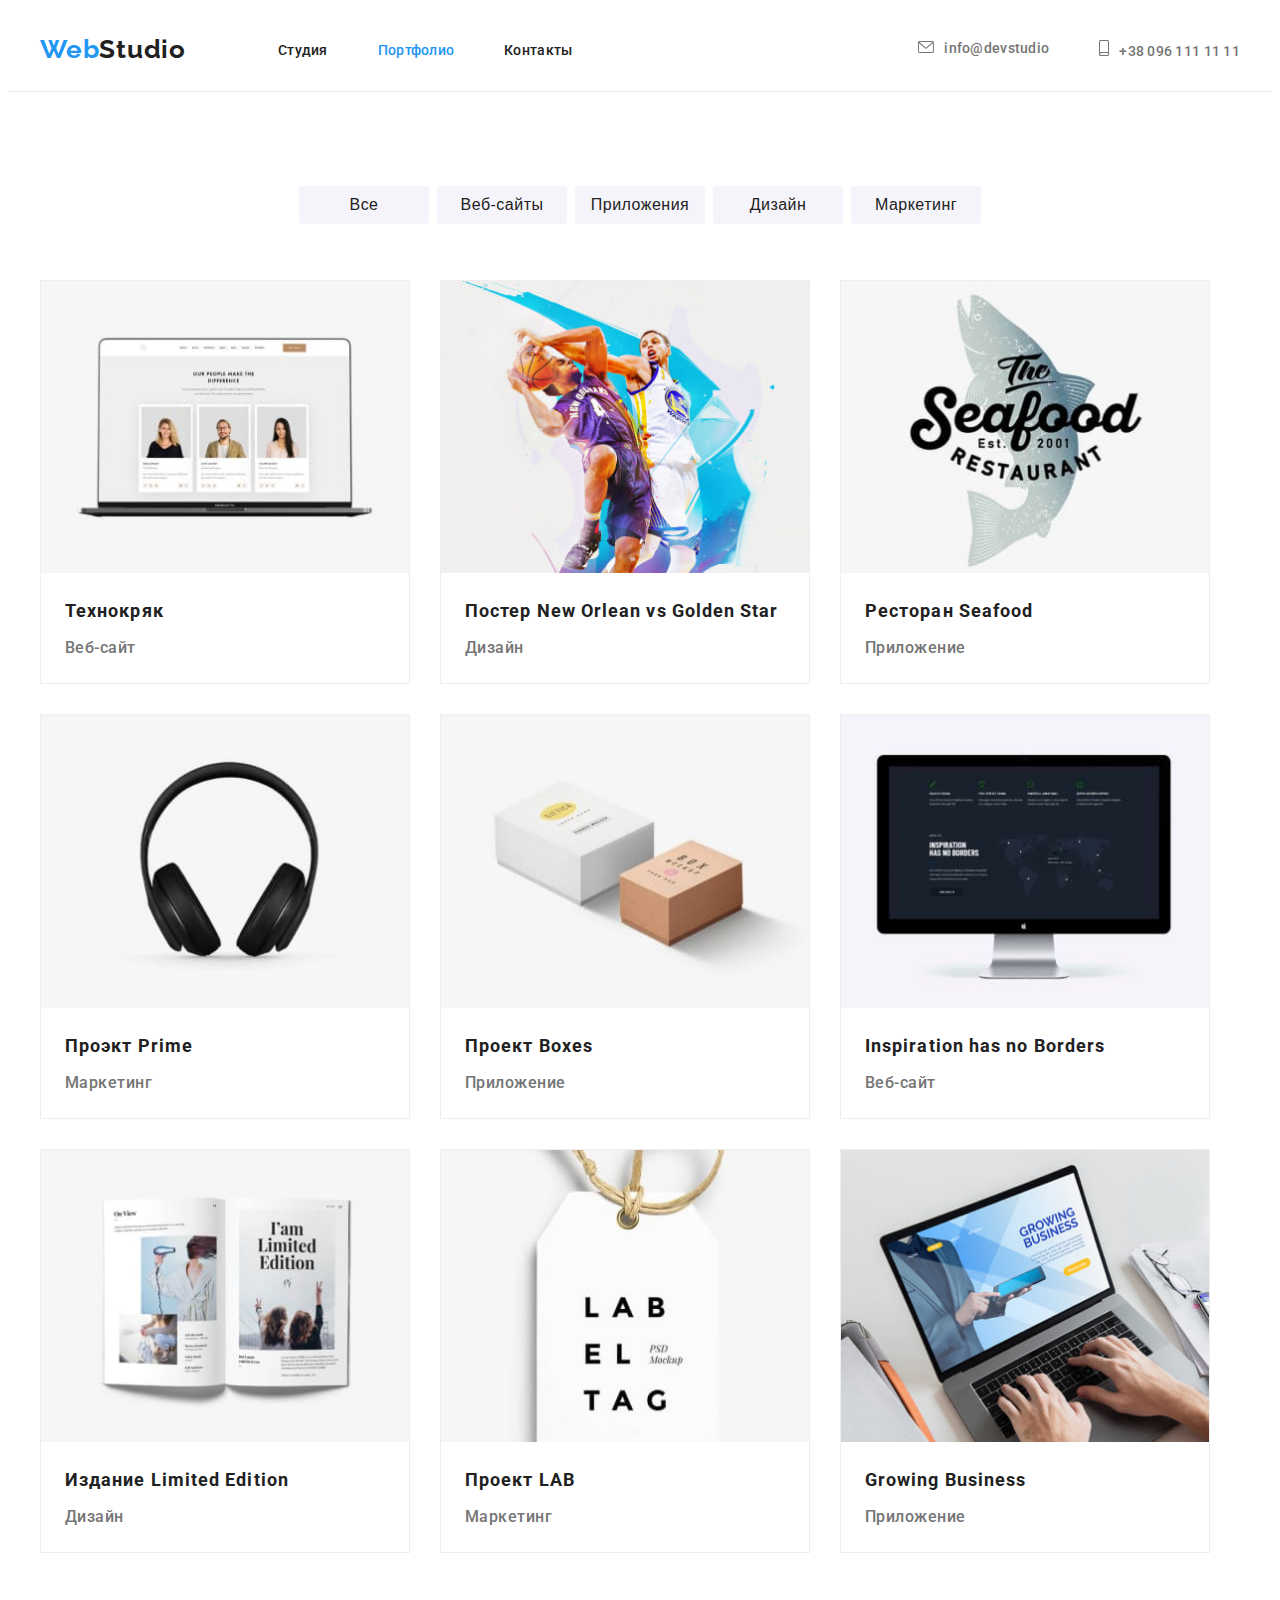
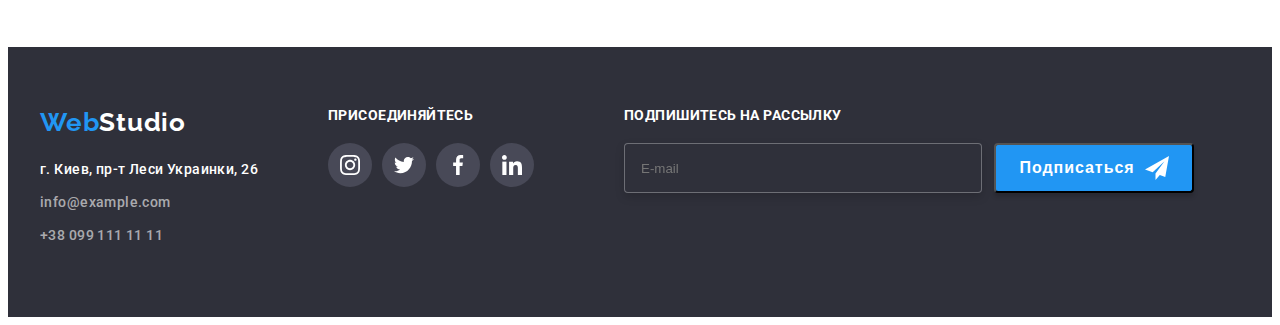
==== commit 3f3e4e22: "added form for footer" ====
--- a/portfolio.html
+++ b/portfolio.html
@@ -274,6 +274,18 @@
                         </li>
                     </ul>
                 </div>
+
+                <form class="modal-form-sub">
+                    <b class="sub-title">Подпишитесь на рассылку</b>
+                    <span class="sub-item"> 
+                        <input type="email" name="user-email" class="modal-form-input-sub" placeholder="E-mail">
+                        <button type="submit" class="modal-form-sub-btn">Подписаться
+                            <svg class="modal-form-sub-btn-icon">
+                                <use href="./img/sprite.svg.svg#icon-icon-send"></use>
+                            </svg>
+                        </button>
+                    </span> 
+                </form>
             </div>
 
         </div>
--- a/css/portfolio.css
+++ b/css/portfolio.css
@@ -204,19 +204,16 @@
   flex-wrap: wrap;
   justify-content: center;
 }
-.btn-list-link:hover,
-.btn-list-link:focus {
-  background: var(--btn);
-  color: #ffffff;
-}
 .btn-list-link {
+  display: block;
   font-weight: 500;
   font-size: 16px;
   line-height: 1.625;
   text-align: center;
   letter-spacing: 0.03em;
   color: var(--btn-word);
-  padding: 8px;
+  padding-top: 6px;
+  padding-bottom: 6px;
   width: 130px;
   height: 38px;
   background: var(--back-btn);
@@ -231,6 +228,8 @@
 }
 .btn-list-link:hover,
 .btn-list-link:focus {
+  background: var(--btn);
+  color: #ffffff;
   box-shadow: 0px 3px 1px rgba(0, 0, 0, 0.1), 0px 1px 2px rgba(0, 0, 0, 0.08),
     0px 2px 2px rgba(0, 0, 0, 0.12);
 }
@@ -362,6 +361,7 @@
   margin-bottom: 9px;
 }
 .contacts-list-link {
+  display: block;
   color: var(--main-color);
 
   transition: color 250ms cubic-bezier(0.4, 0, 0.2, 1);
@@ -391,6 +391,7 @@
   display: flex;
 }
 .footer-social-list-link {
+  display: block;
   width: 44px;
   height: 44px;
   display: flex;
@@ -417,4 +418,63 @@
 .footer-social-list-link:focus {
   background-color: #2196f3;
 }
+.modal-form-sub {
+  display: block;
+  margin-left: 90px;
+}
+.sub-title {
+  display: block;
+  font-weight: 700;
+  font-size: 14px;
+  line-height: 1.143;
+  letter-spacing: 0.03em;
+  text-transform: uppercase;
+  color: #ffffff;
+  margin-bottom: 20px;
+}
+.sub-item {
+  display: flex;
+}
+.modal-form-input-sub {
+  display: flex;
+  width: 358px;
+  height: 50px;
+  border: 1px solid rgba(255, 255, 255, 0.3);
+  box-sizing: border-box;
+  filter: drop-shadow(0px 4px 4px rgba(0, 0, 0, 0.15));
+  border-radius: 4px;
+  color: #ffffff;
+  background-color: var(--dark-topic);
+  padding: 15px 16px;
+  margin-right: 12px;
+}
+.modal-form-input-sub:focus {
+  outline: none;
+}
+.modal-form-sub-btn {
+  display: flex;
+  width: 200px;
+  height: 50px;
+  justify-content: center;
+  align-items: center;
+  text-align: center;
+  font-weight: bold;
+  font-size: 16px;
+  line-height: 1.875;
+  letter-spacing: 0.06em;
+  box-shadow: 0px 4px 4px rgba(0, 0, 0, 0.15);
+  border-radius: 4px;
+  background-color: var(--btn);
+  color: #ffffff;
+  cursor: pointer;
+}
+.modal-form-sub-btn:hover,
+.modal-form-sub-btn:focus {
+  outline: none;
+}
+.modal-form-sub-btn-icon {
+  width: 24px;
+  height: 24px;
+  margin-left: 10px;
+}
 /* ====== END FOOTER ====== */
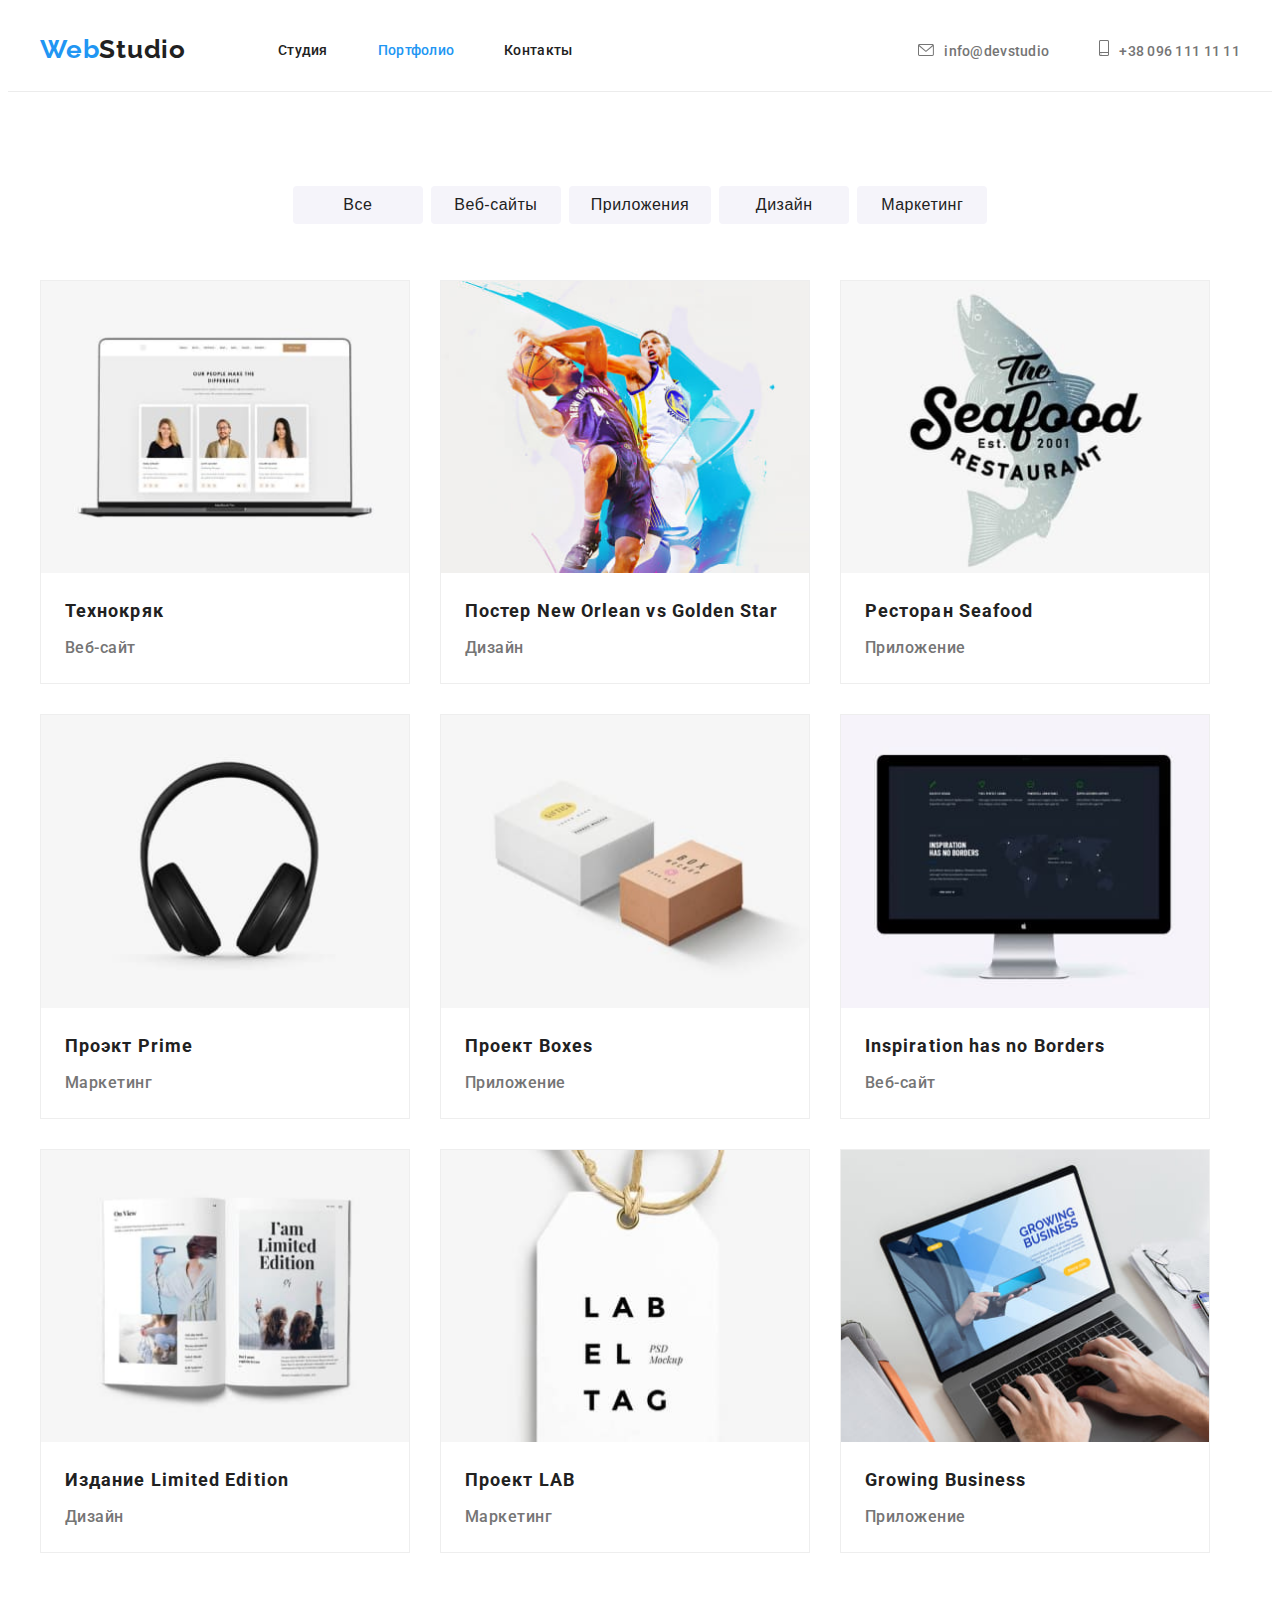
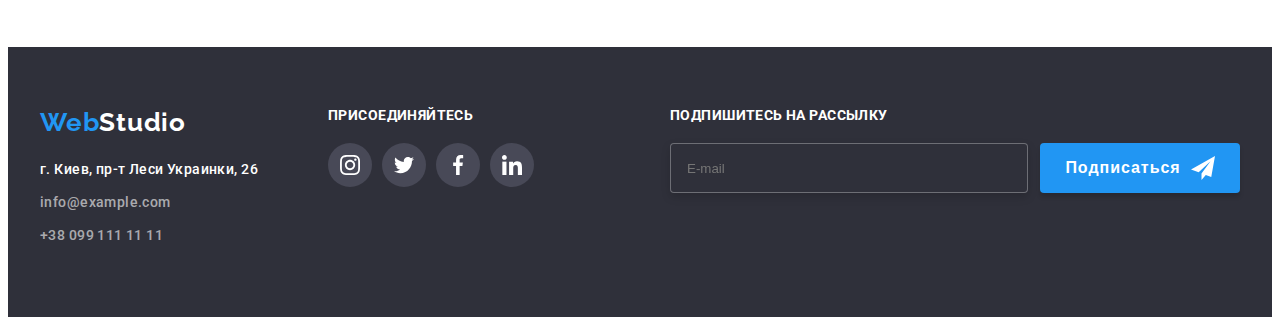
==== commit 56f0d68f: "changed" ====
--- a/portfolio.html
+++ b/portfolio.html
@@ -37,16 +37,18 @@
                 </ul>
             </nav>
 
-            <a class="mail-link link" href="mailto:info@devstudio.com">
-                <svg class="mail-list-icon">
-                    <use href="./img/sprite.svg.svg#icon-envelope"></use>
-                </svg>info@devstudio
-            </a>
-            <a class="tel-link link" href="tel:+380961111111">
-                <svg class="tel-list-icon">
-                    <use href="./img/sprite.svg.svg#icon-smartphone"></use>
-                </svg>+38 096 111 11 11
-            </a>
+            <div class="contacts">
+                <a class="mail-link link" href="mailto:info@devstudio.com">
+                    <svg class="mail-list-icon">
+                        <use href="./img/sprite.svg.svg#icon-envelope"></use>
+                    </svg>info@devstudio
+                </a>
+                <a class="tel-link link" href="tel:+380961111111">
+                    <svg class="tel-list-icon">
+                        <use href="./img/sprite.svg.svg#icon-smartphone"></use>
+                    </svg>+38 096 111 11 11
+                </a>
+            </div>
         </div>
     </header>
 
--- a/css/portfolio.css
+++ b/css/portfolio.css
@@ -44,7 +44,7 @@
 }
 .current::after {
   position: absolute;
-  right: 40%;
+  right: 0;
   bottom: 0;
   content: "";
   width: 78px;
@@ -100,21 +100,20 @@
 .navigation-list {
   display: flex;
   align-items: center;
-  padding-top: 32px;
-  padding-bottom: 32px;
-
-  position: relative;
 }
 .navigation-list-item:not(:last-child) {
   margin-right: 50px;
 }
 .navigation-list-link {
-  display: block;
   font-weight: 500;
   font-size: 14px;
   line-height: 1.143;
   letter-spacing: 0.02em;
   color: var(--logo-nav-header);
+  padding-top: 32px;
+  padding-bottom: 32px;
+
+  position: relative;
 
   transition: color 250ms cubic-bezier(0.4, 0, 0.2, 1);
 }
@@ -124,6 +123,11 @@
 }
 .portfolio {
   color: var(--color-item-page);
+}
+.contacts {
+  display: flex;
+  align-items: flex-end;
+  margin-left: auto;
 }
 .mail-list-icon {
   width: 16px;
@@ -214,17 +218,17 @@
   color: var(--btn-word);
   padding-top: 6px;
   padding-bottom: 6px;
-  width: 130px;
+  min-width: 130px;
   height: 38px;
   background: var(--back-btn);
   border-radius: 4px;
   cursor: pointer;
   border: none;
+  padding: 6px 22px;
 
   transition: color 250ms cubic-bezier(0.4, 0, 0.2, 1),
-    background 250ms cubic-bezier(0.4, 0, 0.2, 1),
-    box-shadow 0px 3px 1px rgba(0, 0, 0, 0.1), 0px 1px 2px rgba(0, 0, 0, 0.08),
-    0px 2px 2px rgba(0, 0, 0, 0.12) 250ms cubic-bezier(0.4, 0, 0.2, 1);
+    background-color 250ms cubic-bezier(0.4, 0, 0.2, 1),
+    box-shadow 250ms cubic-bezier(0.4, 0, 0.2, 1);
 }
 .btn-list-link:hover,
 .btn-list-link:focus {
@@ -283,17 +287,16 @@
   padding: 64px 24px;
 
   transform: translateY(101%);
-
   transition: transform 250ms cubic-bezier(0.4, 0, 0.2, 1);
 }
 .gallery-list-link {
-  transition: box-shadow 0px 1px 1px rgba(0, 0, 0, 0.12),
-    0px 4px 4px rgba(0, 0, 0, 0.06),
-    1px 4px 6px rgba(0, 0, 0, 0.16) 250ms cubic-bezier(0.4, 0, 0.2, 1);
+  transition: box-shadow 250ms cubic-bezier(0.4, 0, 0.2, 1);
 }
 .gallery-list-link:hover .overlay,
 .gallery-list-link:focus .overlay {
   transform: translateY(0);
+
+  transition: transform 250ms cubic-bezier(0.4, 0, 0.2, 1);
 }
 .gallery-desc {
   padding: 20px 24px;
@@ -400,7 +403,7 @@
   align-items: center;
   border-radius: 50%;
 
-  transition: background 250ms cubic-bezier(0.4, 0, 0.2, 1);
+  transition: background-color 250ms cubic-bezier(0.4, 0, 0.2, 1);
 }
 .footer-social-list-icon {
   width: 20px;
@@ -420,7 +423,8 @@
 }
 .modal-form-sub {
   display: block;
-  margin-left: 90px;
+  position: relative;
+  margin-left: auto;
 }
 .sub-title {
   display: block;
@@ -446,10 +450,13 @@
   color: #ffffff;
   background-color: var(--dark-topic);
   padding: 15px 16px;
-  margin-right: 12px;
 }
 .modal-form-input-sub:focus {
-  outline: none;
+  border: 1px solid rgba(255, 255, 255, 0.3);
+  filter: drop-shadow(0px 4px 4px rgba(0, 0, 0, 0.15));
+  border-radius: 4px;
+
+  transition: border 250ms cubic-bezier(0.4, 0, 0.2, 1);
 }
 .modal-form-sub-btn {
   display: flex;
@@ -458,7 +465,7 @@
   justify-content: center;
   align-items: center;
   text-align: center;
-  font-weight: bold;
+  font-weight: 700;
   font-size: 16px;
   line-height: 1.875;
   letter-spacing: 0.06em;
@@ -467,10 +474,14 @@
   background-color: var(--btn);
   color: #ffffff;
   cursor: pointer;
+  margin-left: 12px;
+  border: none;
 }
 .modal-form-sub-btn:hover,
 .modal-form-sub-btn:focus {
-  outline: none;
+  background: #2196f3;
+  box-shadow: 0px 4px 4px rgba(0, 0, 0, 0.15);
+  border-radius: 4px;
 }
 .modal-form-sub-btn-icon {
   width: 24px;
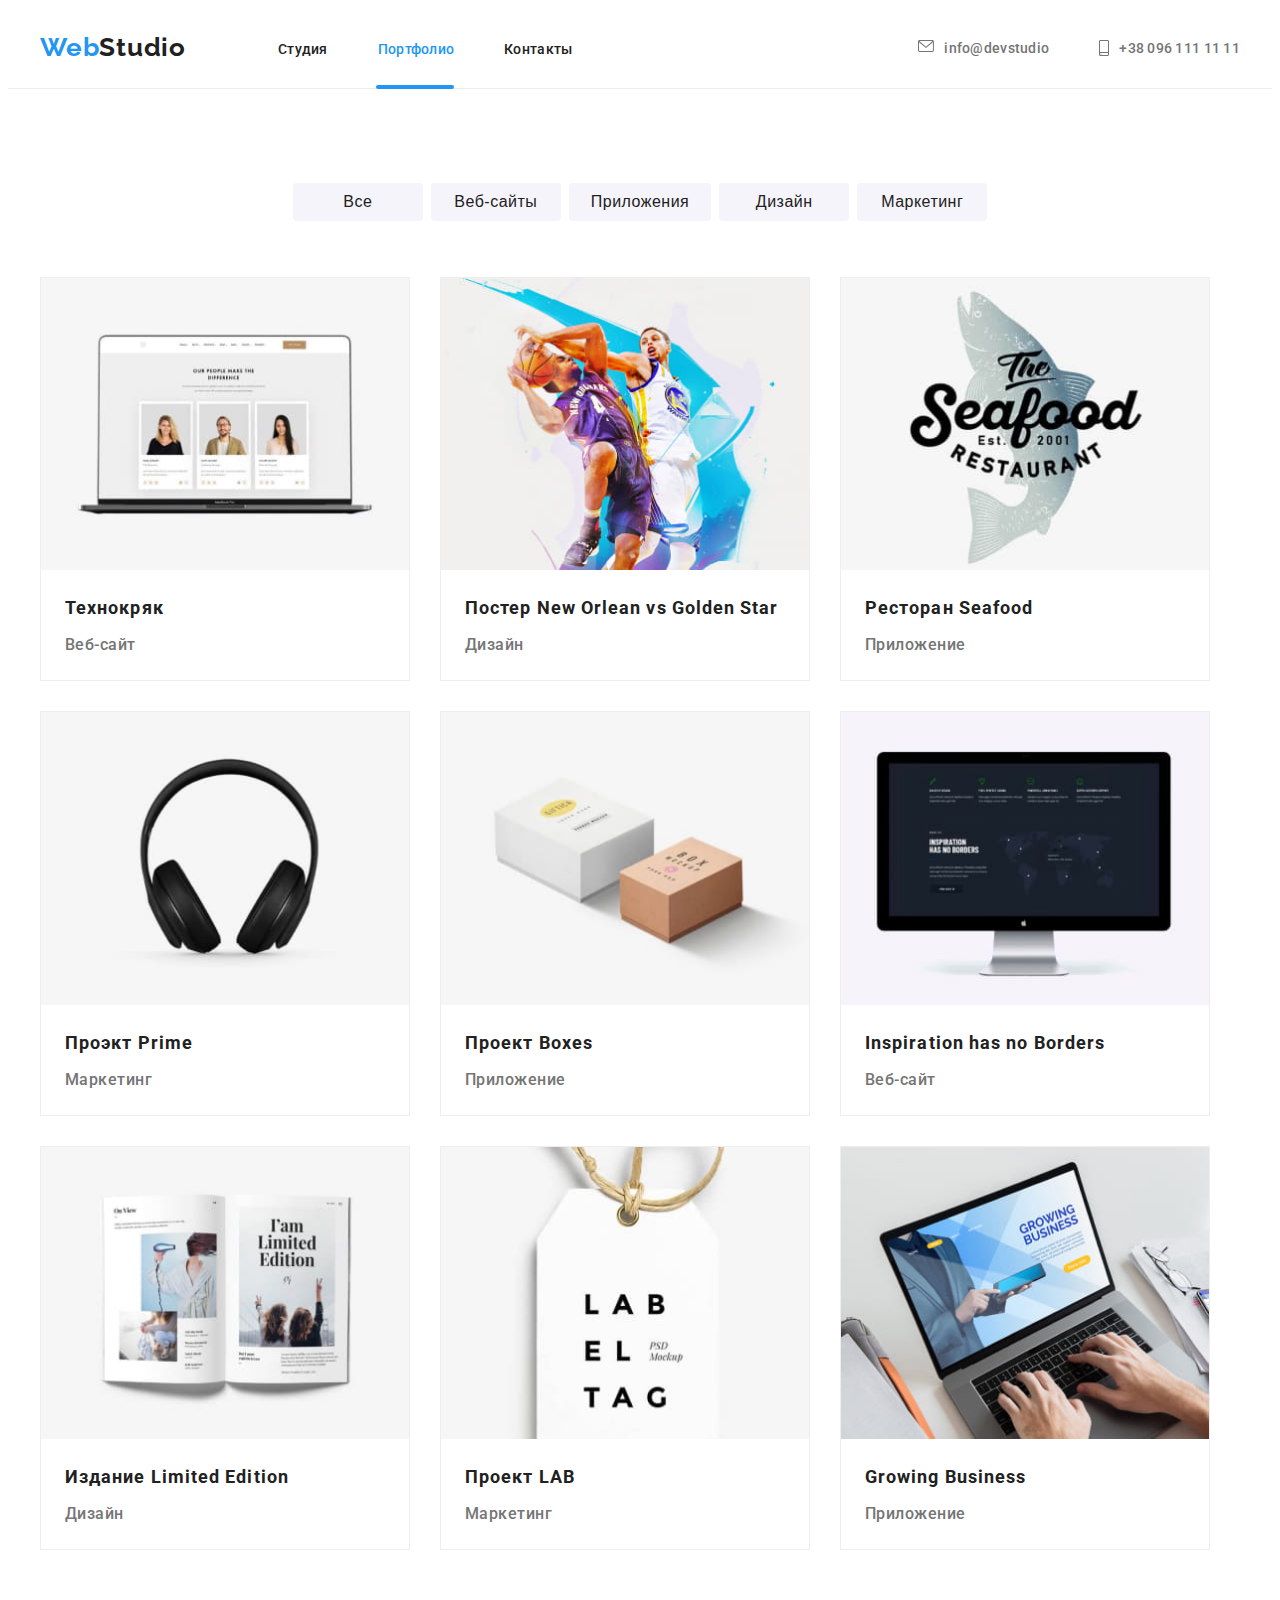
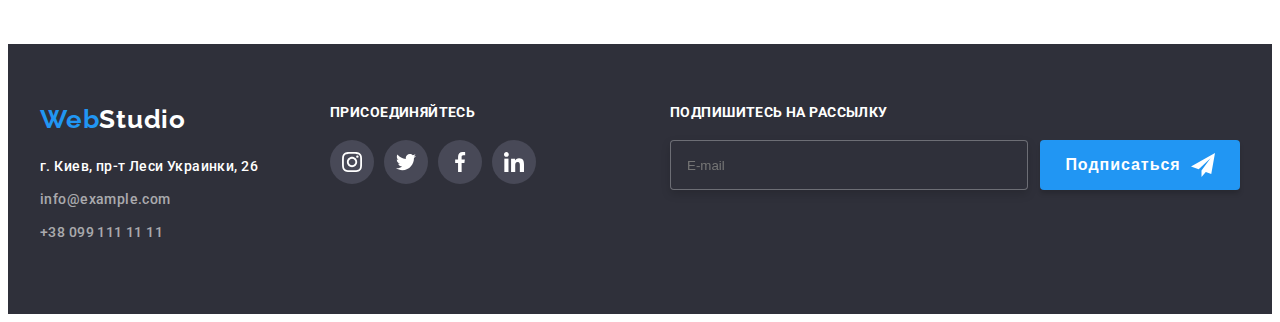
==== commit 983e8ffa: "changed" ====
--- a/portfolio.html
+++ b/portfolio.html
@@ -37,18 +37,23 @@
                 </ul>
             </nav>
 
-            <div class="contacts">
-                <a class="mail-link link" href="mailto:info@devstudio.com">
-                    <svg class="mail-list-icon">
-                        <use href="./img/sprite.svg.svg#icon-envelope"></use>
-                    </svg>info@devstudio
-                </a>
-                <a class="tel-link link" href="tel:+380961111111">
-                    <svg class="tel-list-icon">
-                        <use href="./img/sprite.svg.svg#icon-smartphone"></use>
-                    </svg>+38 096 111 11 11
-                </a>
-            </div>
+            <ul class="contacts">
+                <li class="contacts-list list">
+                    <a class="mail-link link" href="mailto:info@devstudio.com">
+                        <svg class="mail-list-icon">
+                            <use href="./img/sprite.svg.svg#icon-envelope"></use>
+                        </svg>info@devstudio
+                    </a>
+                </li>
+                <li class="contacts-list list">
+                    <a class="tel-link link" href="tel:+380961111111">
+                        <svg class="tel-list-icon">
+                            <use href="./img/sprite.svg.svg#icon-smartphone"></use>
+                        </svg>+38 096 111 11 11
+                    </a>
+                </li>
+            </ul>
+
         </div>
     </header>
 
@@ -78,6 +83,7 @@
                 </div>
             
                 <!--GALLERY-->
+                
                 <h2 hidden>Наши работы</h2>
                 <ul class="gallery-board list">
                     <li class="gallery-list">
@@ -85,8 +91,8 @@
                             <div class="overlay-block">
                                 <img class="foto-gallery" src="./img/portfolio/laptop.jpg" alt="laptop" width="370px">
                                 <p class="overlay">Технокряк это современная площадка распространения коронавируса.
-                                Компании используют эту платформу для цифрового
-                                шпионажа и атак на защищённые сервера конкурентов.</p>
+                                    Компании используют эту платформу для цифрового
+                                    шпионажа и атак на защищённые сервера конкурентов.</p>
                             </div>
                             <div class="gallery-desc">
                                 <h3 class="gallery-title">Технокряк</h3>
@@ -99,8 +105,8 @@
                             <div class="overlay-block">
                                 <img class="foto-gallery" src="./img/portfolio/color-picture.jpg" alt="color-picture" width="370px">
                                 <p class="overlay">Технокряк это современная площадка распространения коронавируса.
-                                Компании используют эту платформу для цифрового
-                                шпионажа и атак на защищённые сервера конкурентов.</p>
+                                    Компании используют эту платформу для цифрового
+                                    шпионажа и атак на защищённые сервера конкурентов.</p>
                             </div>
                             <div class="gallery-desc">
                                 <h3 class="gallery-title">Постер New Orlean vs Golden Star</h3>
@@ -113,8 +119,8 @@
                             <div class="overlay-block">
                                 <img class="foto-gallery" src="./img/portfolio/seafood.jpg" alt="restaurant_seafood" width="370px">
                                 <p class="overlay">Технокряк это современная площадка распространения коронавируса.
-                                Компании используют эту платформу для цифрового
-                                шпионажа и атак на защищённые сервера конкурентов.</p>
+                                    Компании используют эту платформу для цифрового
+                                    шпионажа и атак на защищённые сервера конкурентов.</p>
                             </div>
                             <div class="gallery-desc">
                                 <h3 class="gallery-title">Ресторан Seafood</h3>
@@ -127,8 +133,8 @@
                             <div class="overlay-block">
                                 <img class="foto-gallery" src="./img/portfolio/headphone.jpg" alt="headphone" width="370px">
                                 <p class="overlay">Технокряк это современная площадка распространения коронавируса.
-                                Компании используют эту платформу для цифрового
-                                шпионажа и атак на защищённые сервера конкурентов.</p>
+                                    Компании используют эту платформу для цифрового
+                                    шпионажа и атак на защищённые сервера конкурентов.</p>
                             </div>
                             <div class="gallery-desc">
                                 <h3 class="gallery-title">Проэкт Prime</h3>
@@ -141,8 +147,8 @@
                             <div class="overlay-block">
                                 <img class="foto-gallery" src="./img/portfolio/boxes.jpg" alt="boxes" width="370px">
                                 <p class="overlay">Технокряк это современная площадка распространения коронавируса.
-                                Компании используют эту платформу для цифрового
-                                шпионажа и атак на защищённые сервера конкурентов.</p>
+                                    Компании используют эту платформу для цифрового
+                                    шпионажа и атак на защищённые сервера конкурентов.</p>
                             </div>
                             <div class="gallery-desc">
                                 <h3 class="gallery-title">Проект Boxes</h3>
@@ -155,8 +161,8 @@
                             <div class="overlay-block">
                                 <img class="foto-gallery" src="./img/portfolio/monitor.jpg" alt="monitor" width="370px">
                                 <p class="overlay">Технокряк это современная площадка распространения коронавируса.
-                                Компании используют эту платформу для цифрового
-                                шпионажа и атак на защищённые сервера конкурентов.</p>
+                                    Компании используют эту платформу для цифрового
+                                    шпионажа и атак на защищённые сервера конкурентов.</p>
                             </div>
                             <div class="gallery-desc">
                                 <h3 class="gallery-title">Inspiration has no Borders</h3>
@@ -169,8 +175,8 @@
                             <div class="overlay-block">
                                 <img class="foto-gallery" src="./img/portfolio/magazine.jpg" alt="magazine" width="370px">
                                 <p class="overlay">Технокряк это современная площадка распространения коронавируса.
-                                Компании используют эту платформу для цифрового
-                                шпионажа и атак на защищённые сервера конкурентов.</p>
+                                    Компании используют эту платформу для цифрового
+                                    шпионажа и атак на защищённые сервера конкурентов.</p>
                             </div>
                             <div class="gallery-desc">
                                 <h3 class="gallery-title">Издание Limited Edition</h3>
@@ -183,8 +189,8 @@
                             <div class="overlay-block">
                                 <img class="foto-gallery" src="./img/portfolio/leib.jpg" alt="leib" width="370px">
                                 <p class="overlay">Технокряк это современная площадка распространения коронавируса.
-                                Компании используют эту платформу для цифрового
-                                шпионажа и атак на защищённые сервера конкурентов.</p>
+                                    Компании используют эту платформу для цифрового
+                                    шпионажа и атак на защищённые сервера конкурентов.</p>
                             </div>
                             <div class="gallery-desc">
                                 <h3 class="gallery-title">Проект LAB</h3>
@@ -197,8 +203,8 @@
                             <div class="overlay-block">
                                 <img class="foto-gallery" src="./img/portfolio/type-up.jpg" alt="type-up" width="370px">
                                 <p class="overlay">Технокряк это современная площадка распространения коронавируса.
-                                Компании используют эту платформу для цифрового
-                                шпионажа и атак на защищённые сервера конкурентов.</p>
+                                    Компании используют эту платформу для цифрового
+                                    шпионажа и атак на защищённые сервера конкурентов.</p>
                             </div>
                             <div class="gallery-desc link">
                                 <h3 class="gallery-title">Growing Business</h3>
@@ -207,8 +213,8 @@
                         </a>
                     </li>
                 </ul>
+                
             </div>
-
         </section>
     </main>
 
@@ -216,11 +222,11 @@
         <div class="container">
             <div class="footer-container">
                 <div class="logo-footer-item">
-                    <div class="logo-bottom">
-                        <a class="logo link" href="./index.html">
-                            Web<span class="logo-style-footer">Studio</span>
-                        </a>
-                    </div>
+                    
+                    <a class="logo link" href="./index.html">
+                        Web<span class="logo-style-footer">Studio</span>
+                    </a>
+                    
 
                     <address class="address">
                         <ul class="contacts-container-bottom list">
--- a/css/portfolio.css
+++ b/css/portfolio.css
@@ -51,13 +51,6 @@
   height: 4px;
   background-color: var(--line);
   border-radius: 2px;
-
-  opacity: 0;
-  transition: opacity 250ms cubic-bezier(0.4, 0, 0.2, 1);
-}
-.current:hover::after,
-.current:focus::after {
-  opacity: 1;
 }
 /* ====== HEADER ====== */
 .header {
@@ -82,6 +75,7 @@
   padding-bottom: 25px;
   width: 145px;
   margin-right: 93px;
+  cursor: pointer;
 }
 .logo-img {
   color: var(--logo-nav-header);
@@ -95,7 +89,6 @@
 .navigation {
   display: flex;
   align-items: center;
-  cursor: pointer;
 }
 .navigation-list {
   display: flex;
@@ -134,9 +127,10 @@
   height: 12px;
   fill: #757575;
   margin-right: 10px;
+  transition: fill 250ms cubic-bezier(0.4, 0, 0.2, 1);
 }
 .mail-link {
-  display: block;
+  display: flex;
   font-weight: 500;
   font-size: 14px;
   line-height: 1.143;
@@ -162,9 +156,10 @@
   height: 16px;
   fill: #757575;
   margin-right: 10px;
+  transition: fill 250ms cubic-bezier(0.4, 0, 0.2, 1);
 }
 .tel-link {
-  display: block;
+  display: flex;
   font-weight: 500;
   font-size: 14px;
   line-height: 1.143;
@@ -216,8 +211,6 @@
   text-align: center;
   letter-spacing: 0.03em;
   color: var(--btn-word);
-  padding-top: 6px;
-  padding-bottom: 6px;
   min-width: 130px;
   height: 38px;
   background: var(--back-btn);
@@ -283,19 +276,19 @@
   line-height: 1.556;
   letter-spacing: 0.03em;
   background-color: rgba(33, 150, 243, 0.9);
-  color: #ffffff;
+  color: var(--main-color);
   padding: 64px 24px;
 
   transform: translateY(101%);
   transition: transform 250ms cubic-bezier(0.4, 0, 0.2, 1);
 }
 .gallery-list-link {
-  transition: box-shadow 250ms cubic-bezier(0.4, 0, 0.2, 1);
+  box-shadow: 0px 1px 1px rgba(0, 0, 0, 0.12), 0px 4px 4px rgba(0, 0, 0, 0.06),
+    1px 4px 6px rgba(0, 0, 0, 0.16) 250ms cubic-bezier(0.4, 0, 0.2, 1);
 }
 .gallery-list-link:hover .overlay,
 .gallery-list-link:focus .overlay {
   transform: translateY(0);
-
   transition: transform 250ms cubic-bezier(0.4, 0, 0.2, 1);
 }
 .gallery-desc {
@@ -341,6 +334,7 @@
   color: var(--main-color);
 }
 .logo {
+  display: block;
   font-family: Raleway;
   font-weight: 700;
   font-size: 26px;
@@ -349,12 +343,9 @@
   color: var(--logo-span);
   text-decoration: none;
   width: 145px;
-}
-.logo-bottom {
   margin-bottom: 20px;
 }
 .address {
-  font-style: normal;
   font-weight: 500;
   font-size: 14px;
   line-height: 1.714;
@@ -364,7 +355,6 @@
   margin-bottom: 9px;
 }
 .contacts-list-link {
-  display: block;
   color: var(--main-color);
 
   transition: color 250ms cubic-bezier(0.4, 0, 0.2, 1);
@@ -378,7 +368,7 @@
 }
 .footer-social-block {
   display: block;
-  margin-left: 70px;
+  margin-left: 72px;
 }
 .footer-social-title {
   display: block;
@@ -387,14 +377,13 @@
   line-height: 1.143;
   letter-spacing: 0.03em;
   text-transform: uppercase;
-  color: #ffffff;
+  color: var(--main-color);
   margin-bottom: 20px;
 }
 .footer-social-list {
   display: flex;
 }
 .footer-social-list-link {
-  display: block;
   width: 44px;
   height: 44px;
   display: flex;
@@ -423,7 +412,7 @@
 }
 .modal-form-sub {
   display: block;
-  position: relative;
+  align-items: baseline;
   margin-left: auto;
 }
 .sub-title {
@@ -433,7 +422,7 @@
   line-height: 1.143;
   letter-spacing: 0.03em;
   text-transform: uppercase;
-  color: #ffffff;
+  color: var(--main-color);
   margin-bottom: 20px;
 }
 .sub-item {
@@ -447,7 +436,7 @@
   box-sizing: border-box;
   filter: drop-shadow(0px 4px 4px rgba(0, 0, 0, 0.15));
   border-radius: 4px;
-  color: #ffffff;
+  color: var(--main-color);
   background-color: var(--dark-topic);
   padding: 15px 16px;
 }
@@ -472,7 +461,7 @@
   box-shadow: 0px 4px 4px rgba(0, 0, 0, 0.15);
   border-radius: 4px;
   background-color: var(--btn);
-  color: #ffffff;
+  color: var(--main-color);
   cursor: pointer;
   margin-left: 12px;
   border: none;
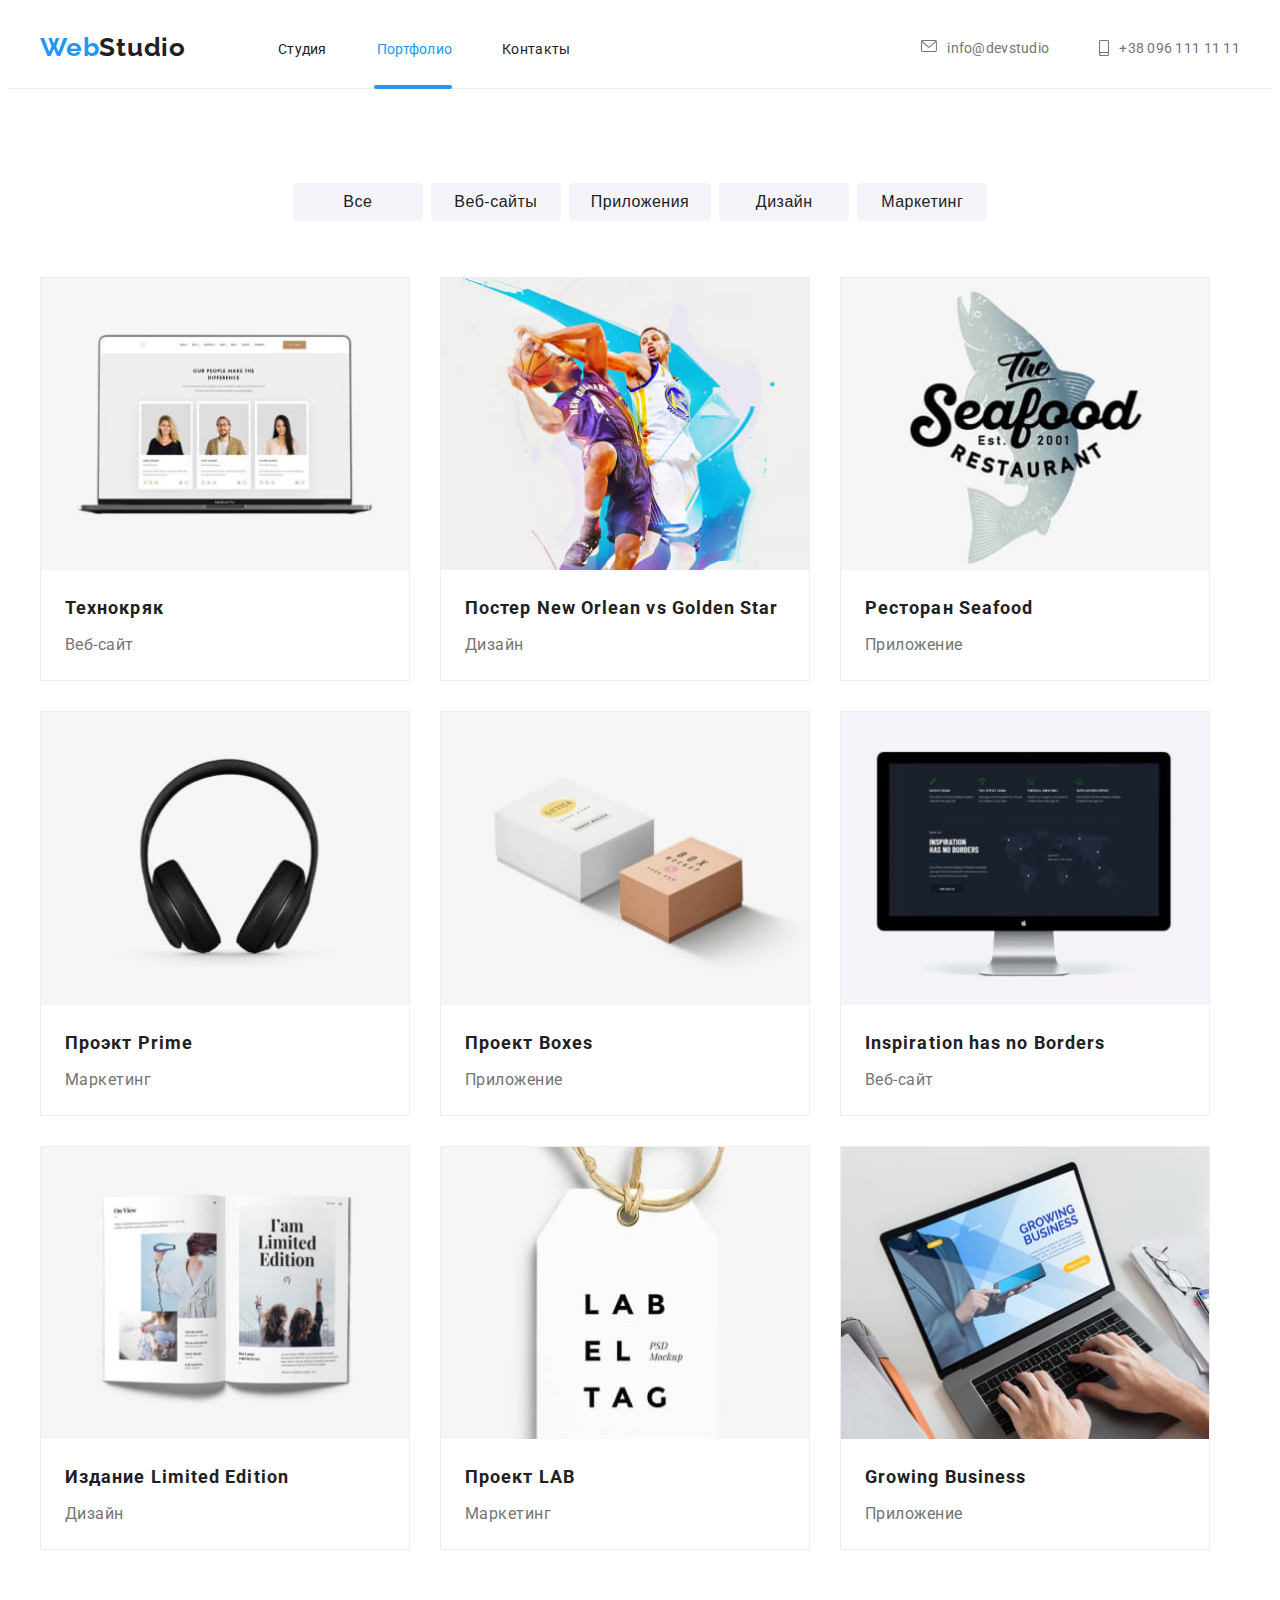
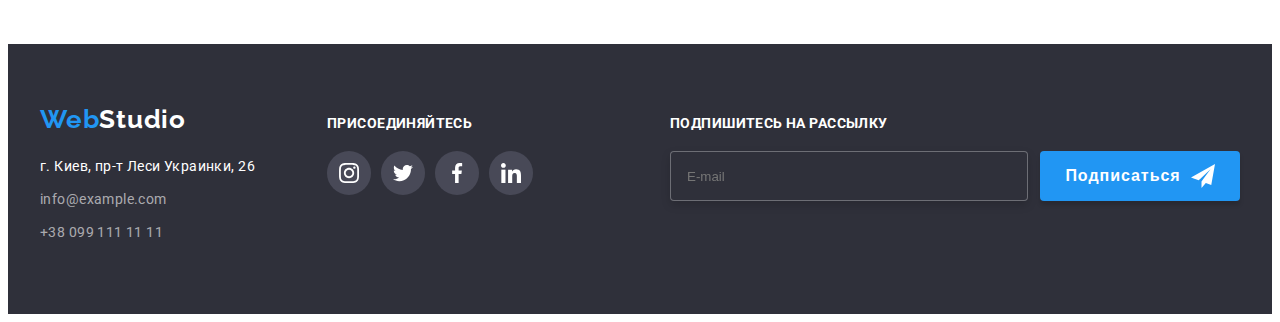
==== commit 4edbb224: "added baseline to footer" ====
--- a/portfolio.html
+++ b/portfolio.html
@@ -81,9 +81,10 @@
                         </li>
                     </ul>
                 </div>
+            </div>
             
                 <!--GALLERY-->
-                
+            <div class="container">                
                 <h2 hidden>Наши работы</h2>
                 <ul class="gallery-board list">
                     <li class="gallery-list">
@@ -213,8 +214,8 @@
                         </a>
                     </li>
                 </ul>
-                
             </div>
+        
         </section>
     </main>
 
--- a/css/portfolio.css
+++ b/css/portfolio.css
@@ -98,7 +98,7 @@
   margin-right: 50px;
 }
 .navigation-list-link {
-  font-weight: 500;
+  font-weight: 400;
   font-size: 14px;
   line-height: 1.143;
   letter-spacing: 0.02em;
@@ -131,7 +131,7 @@
 }
 .mail-link {
   display: flex;
-  font-weight: 500;
+  font-weight: 400;
   font-size: 14px;
   line-height: 1.143;
   letter-spacing: 0.02em;
@@ -140,7 +140,6 @@
   padding-top: 32px;
   padding-bottom: 32px;
   color: var(--mail-tel);
-
   transition: color 250ms cubic-bezier(0.4, 0, 0.2, 1);
 }
 .mail-link:hover,
@@ -160,14 +159,13 @@
 }
 .tel-link {
   display: flex;
-  font-weight: 500;
+  font-weight: 400;
   font-size: 14px;
   line-height: 1.143;
   letter-spacing: 0.02em;
   padding-top: 32px;
   padding-bottom: 32px;
   color: var(--mail-tel);
-
   transition: color 250ms cubic-bezier(0.4, 0, 0.2, 1);
 }
 .tel-link:hover,
@@ -205,7 +203,7 @@
 }
 .btn-list-link {
   display: block;
-  font-weight: 500;
+  font-weight: 400;
   font-size: 16px;
   line-height: 1.625;
   text-align: center;
@@ -302,7 +300,7 @@
   color: #212121;
 }
 .description {
-  font-weight: 500;
+  font-weight: 400;
   font-size: 16px;
   line-height: 1.875;
   letter-spacing: 0.03em;
@@ -326,6 +324,7 @@
 }
 .footer-container {
   display: flex;
+  align-items: baseline;
 }
 .logo-footer-item {
   display: block;
@@ -346,7 +345,7 @@
   margin-bottom: 20px;
 }
 .address {
-  font-weight: 500;
+  font-weight: 400;
   font-size: 14px;
   line-height: 1.714;
   letter-spacing: 0.03em;
@@ -356,7 +355,6 @@
 }
 .contacts-list-link {
   color: var(--main-color);
-
   transition: color 250ms cubic-bezier(0.4, 0, 0.2, 1);
 }
 .contacts_list {
